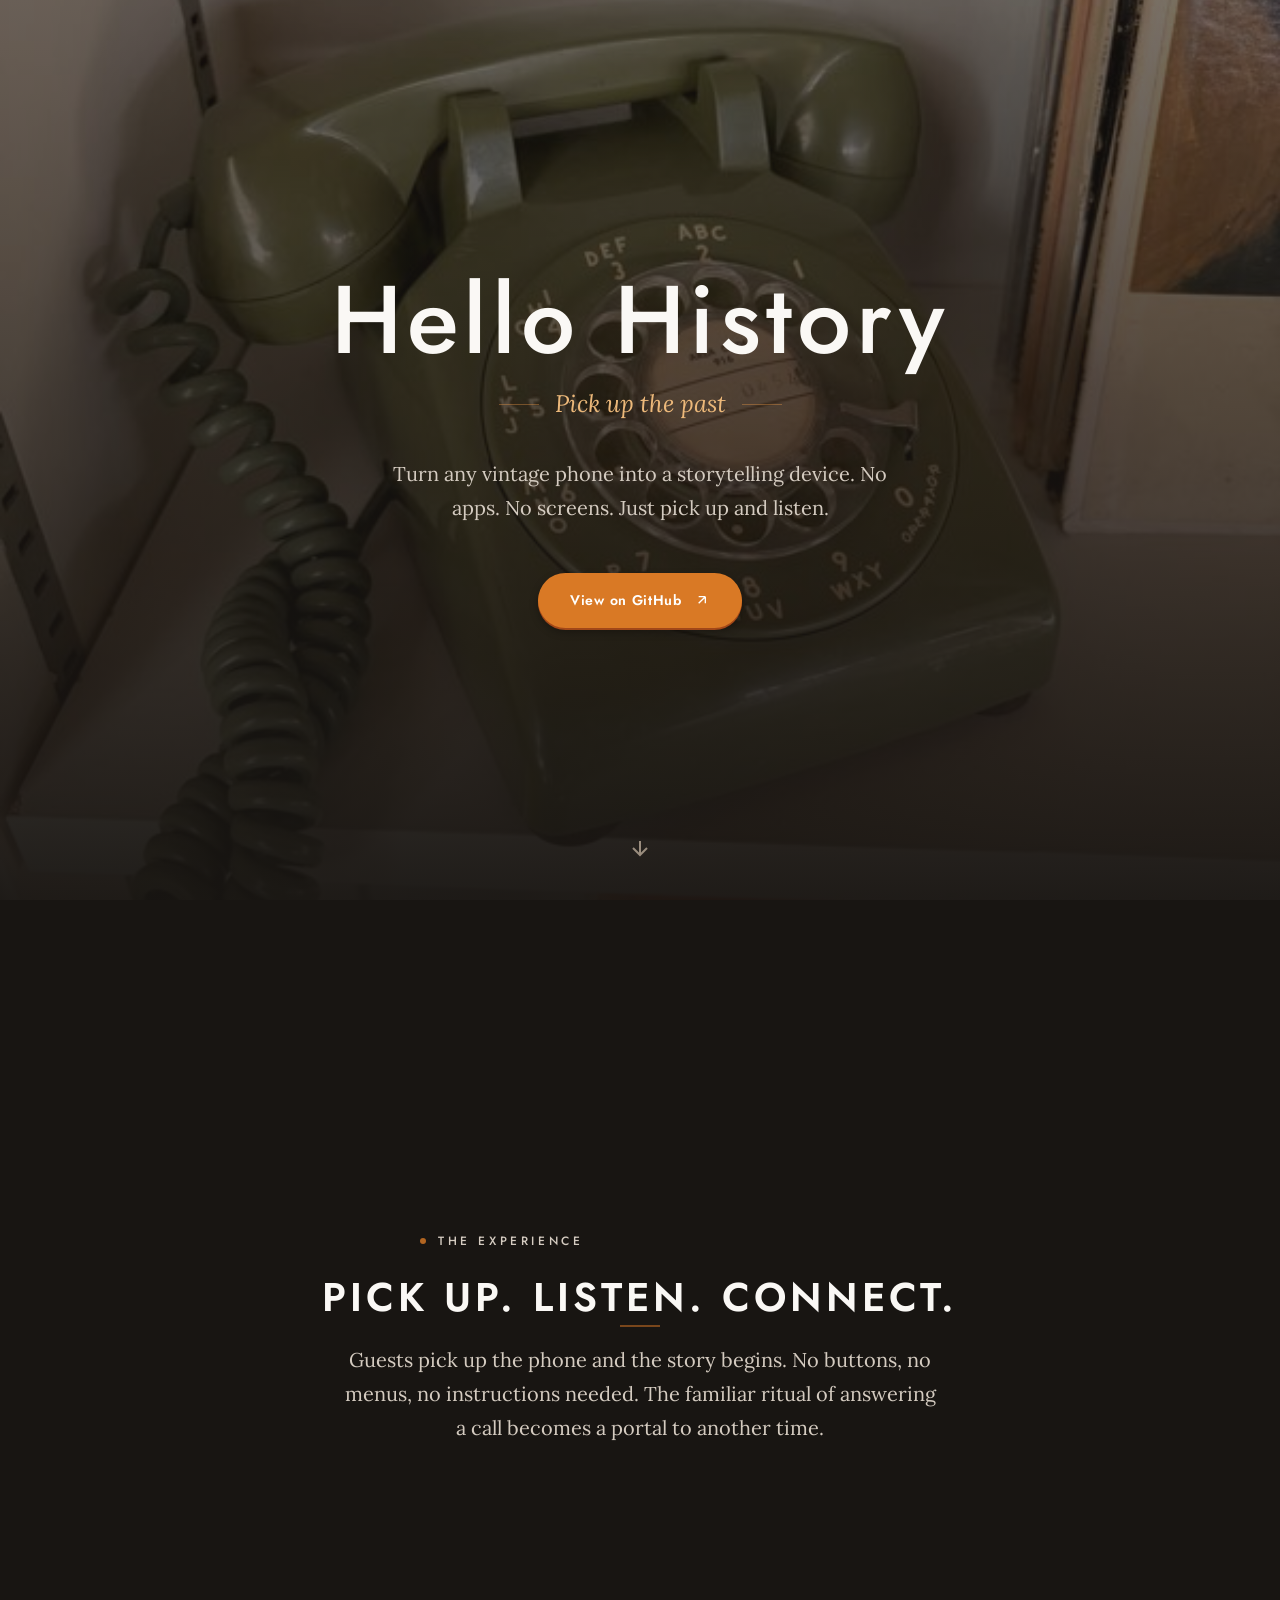
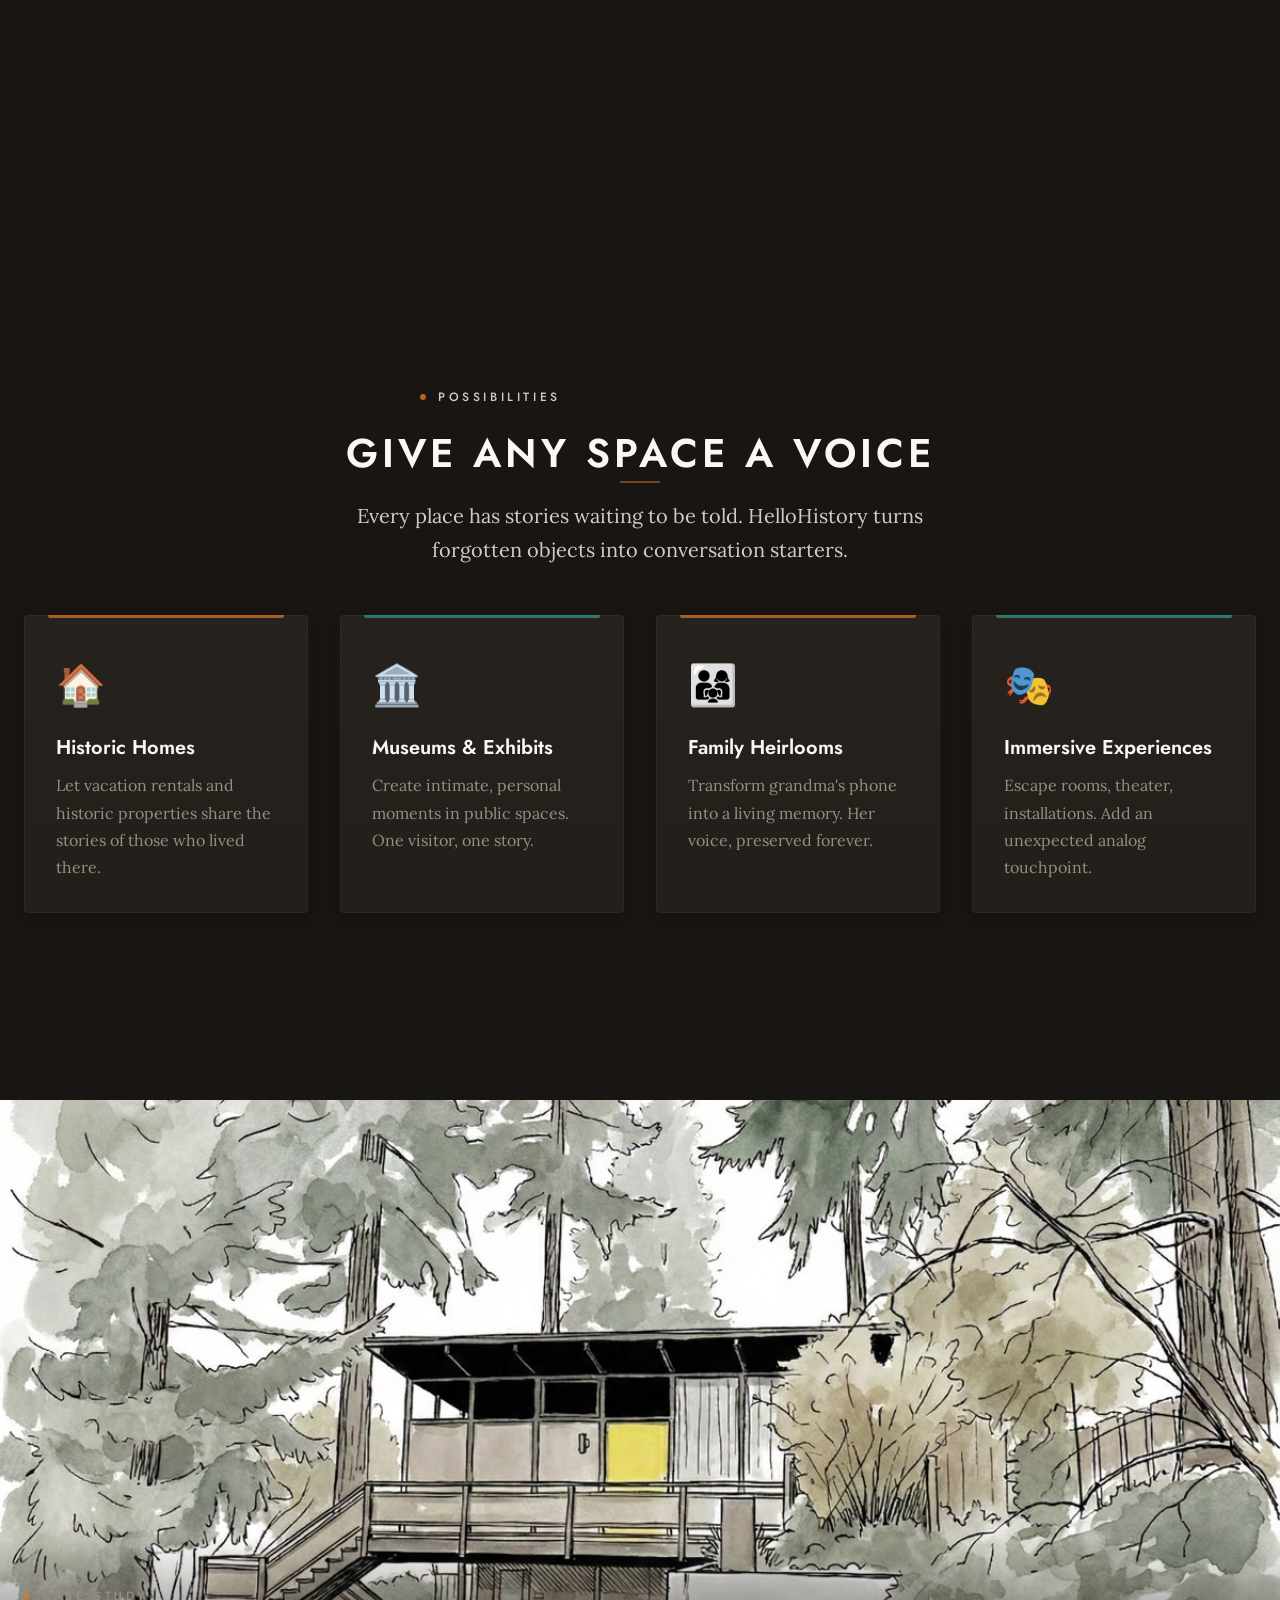
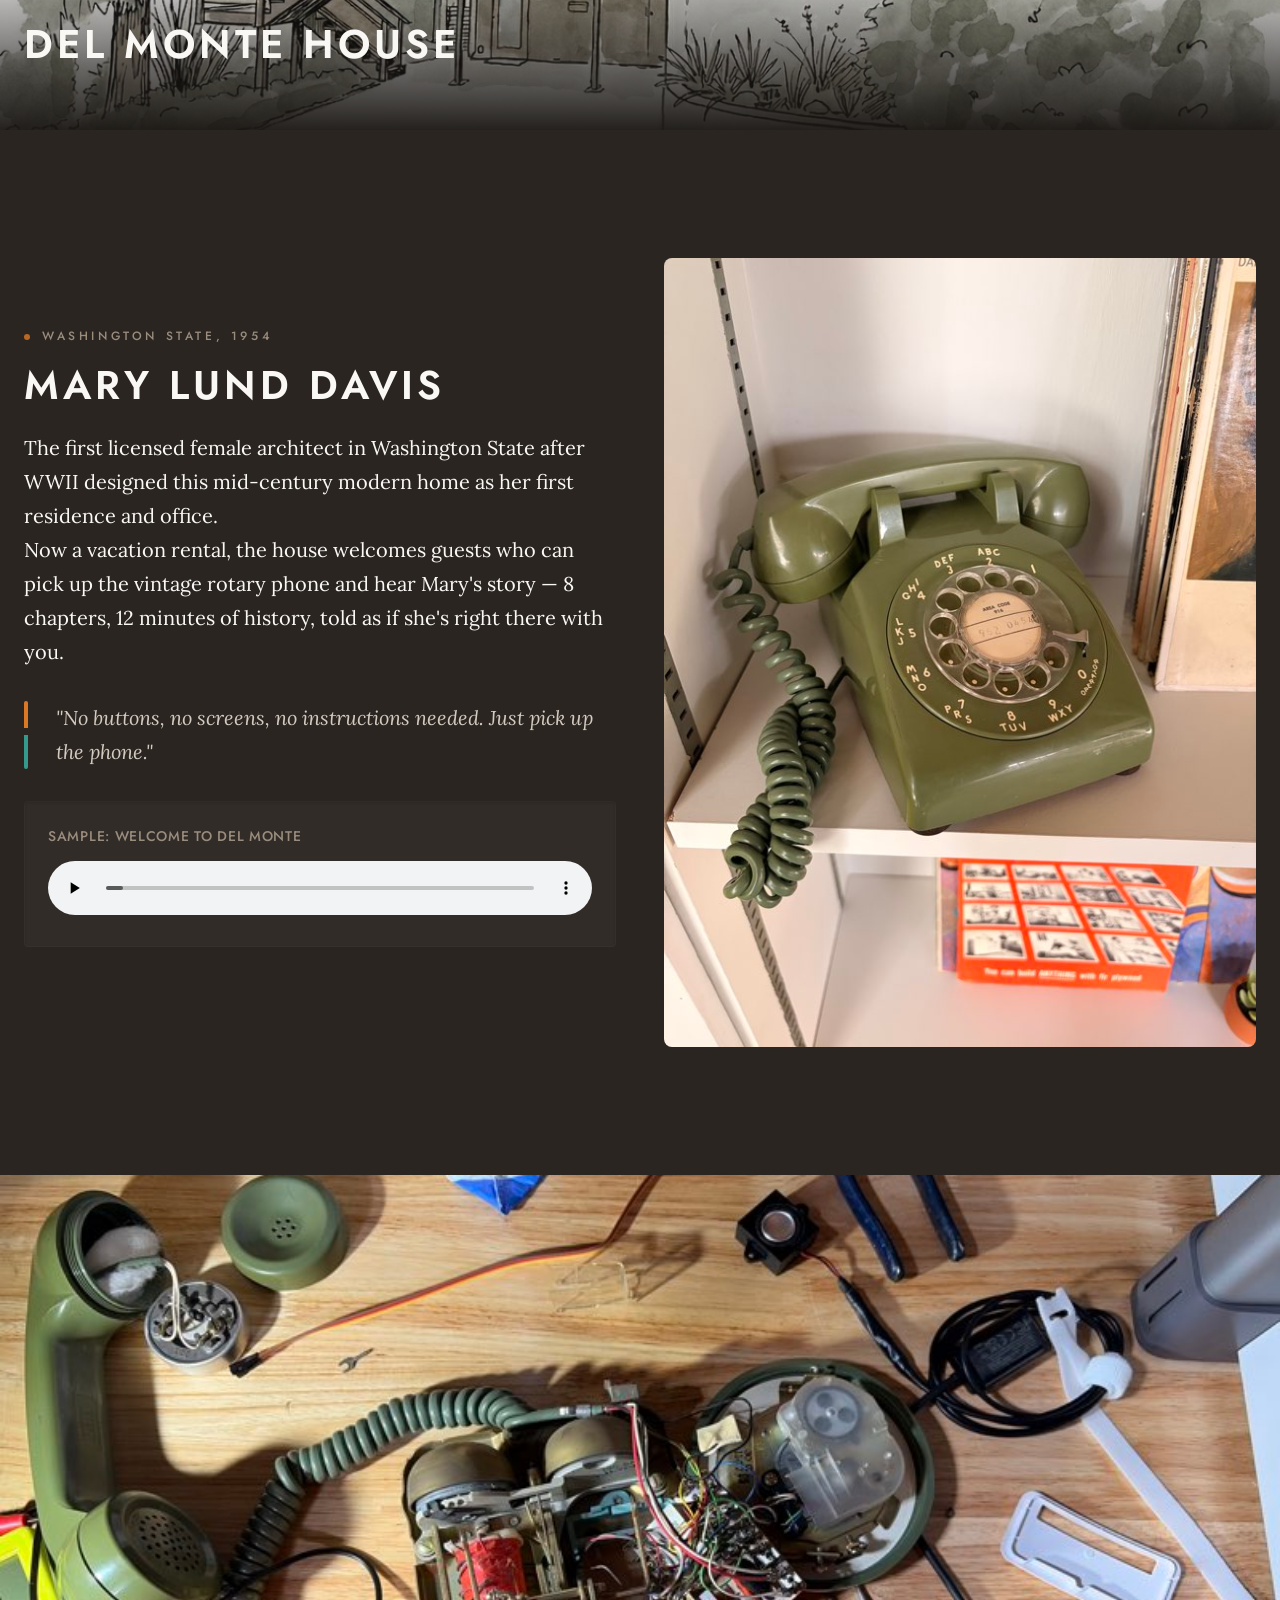
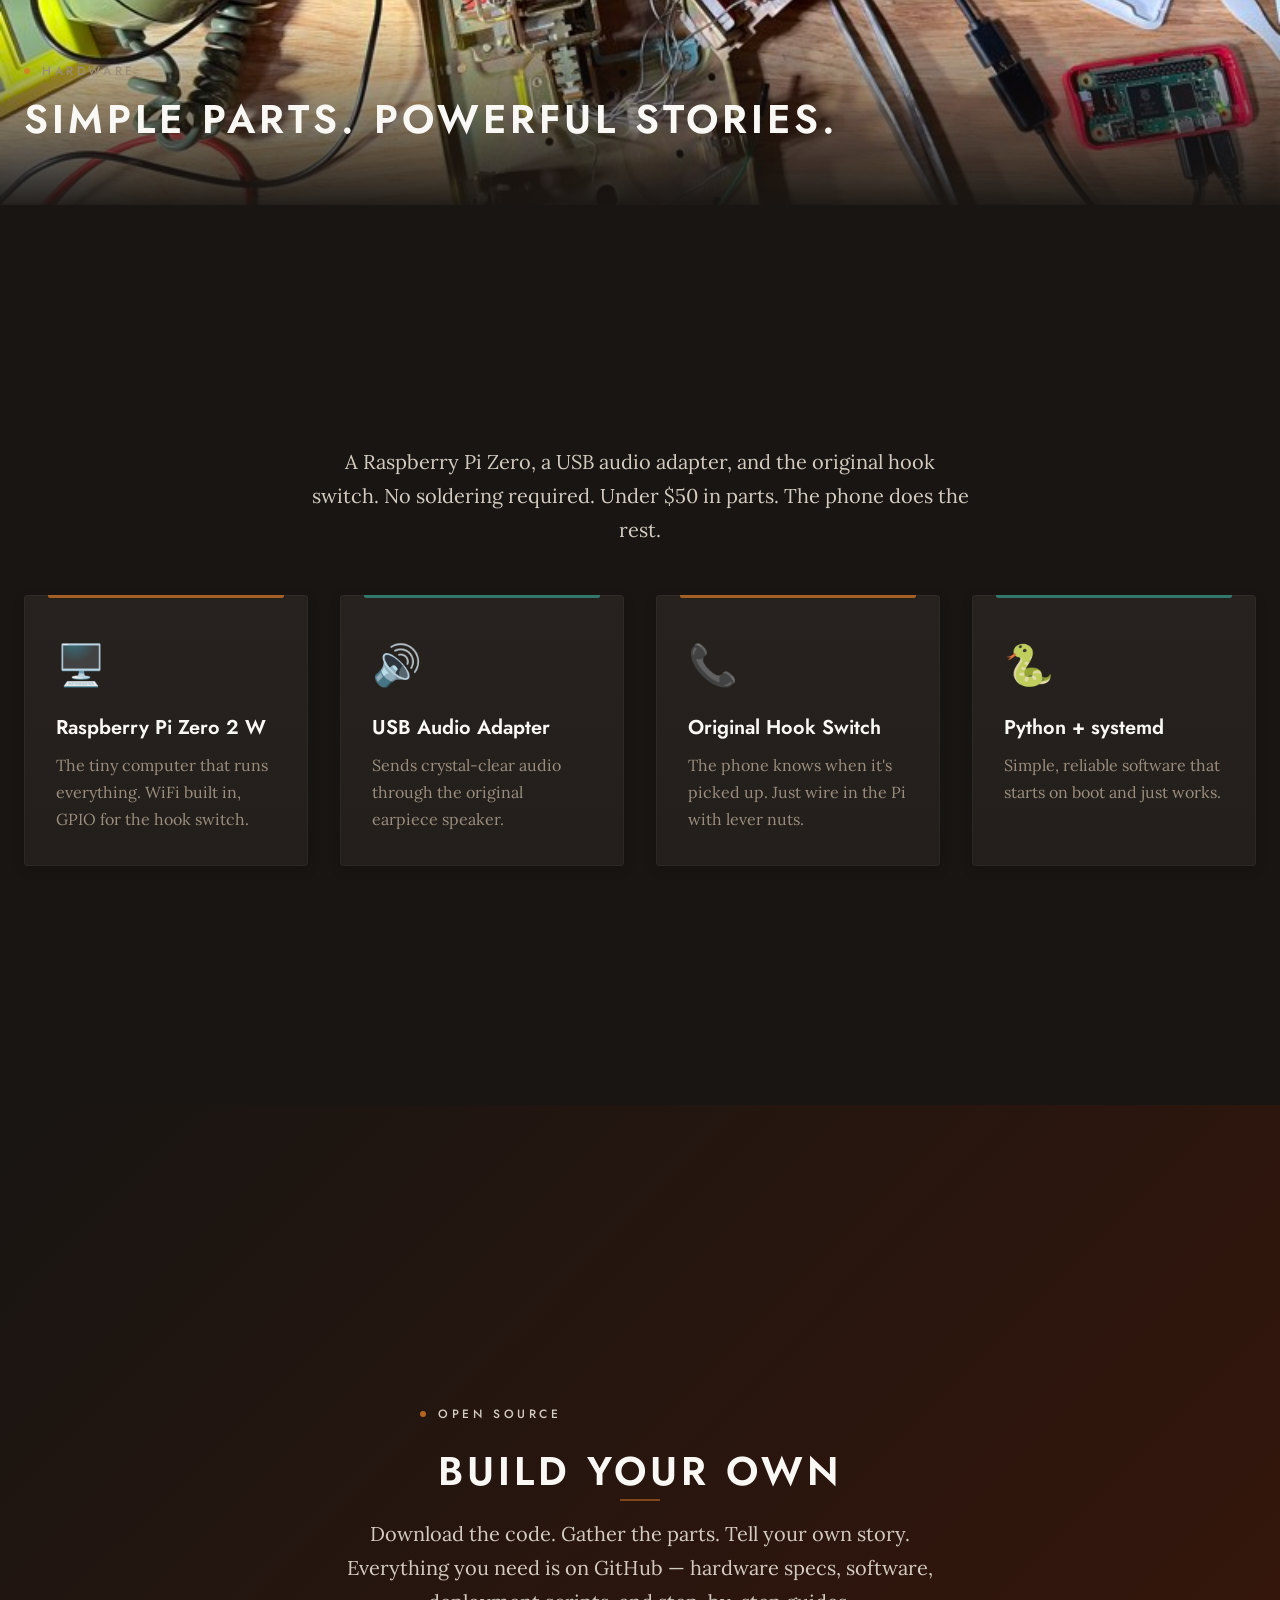
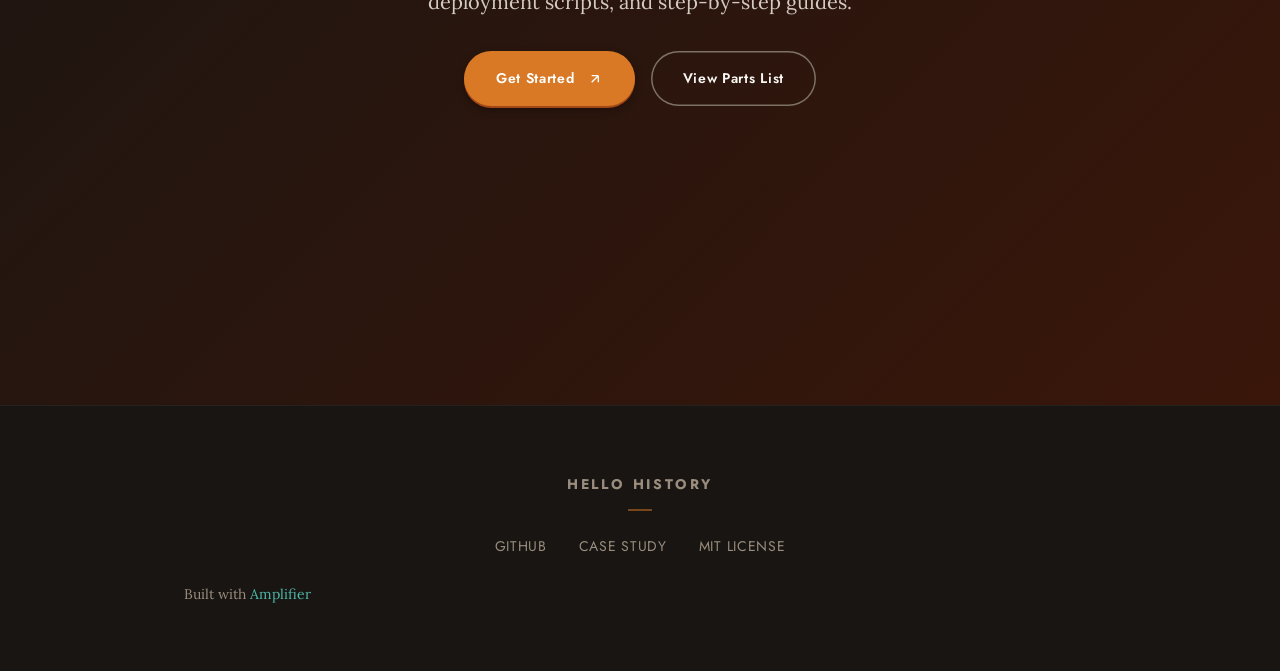
==== docs/index.html @ 8727f7f6 "fix: Flatten docs/ structure for GitHub Pages" ====
<!DOCTYPE html>
<html lang="en">
<head>
  <meta charset="UTF-8">
  <meta name="viewport" content="width=device-width, initial-scale=1.0">
  <title>Hello History — Pick Up the Past</title>
  <meta name="description" content="Turn any vintage phone into a storytelling device. Open-source hardware and software for immersive audio experiences.">
  
  <!-- Favicon -->
  <link rel="icon" href="data:image/svg+xml,<svg xmlns='http://www.w3.org/2000/svg' viewBox='0 0 100 100'><text y='.9em' font-size='90'>📞</text></svg>">
  
  <!-- Open Graph -->
  <meta property="og:title" content="Hello History — Pick Up the Past">
  <meta property="og:description" content="Turn any vintage phone into a storytelling device.">
  <meta property="og:type" content="website">
  
  <!-- Styles -->
  <link rel="stylesheet" href="assets/css/style.css">
</head>
<body>

  <!-- ====================================================================
       HERO SECTION
       ==================================================================== -->
  <section class="hero">
    <div class="hero__video-container">
      <video 
        class="hero__video" 
        autoplay 
        loop 
        muted 
        playsinline
        poster="assets/images/rotary-phone-assembled-shelf.jpg"
      >
        <source src="assets/video/hh-demo.mp4" type="video/mp4">
      </video>
      <div class="hero__overlay"></div>
    </div>
    
    <div class="hero__content">
      <h1 class="hero__title">Hello History</h1>
      <p class="hero__tagline">Pick up the past</p>
      <p class="hero__description">
        Turn any vintage phone into a storytelling device.
        No apps. No screens. Just pick up and listen.
      </p>
      <a href="https://github.com/anderlpz/HelloHistory" class="btn btn--primary">
        View on GitHub
        <svg width="16" height="16" viewBox="0 0 24 24" fill="none" stroke="currentColor" stroke-width="2">
          <path d="M7 17L17 7M17 7H7M17 7V17"/>
        </svg>
      </a>
    </div>
    
    <div class="hero__scroll-hint">
      <svg viewBox="0 0 24 24" fill="none" stroke="currentColor" stroke-width="2">
        <path d="M12 5v14M19 12l-7 7-7-7"/>
      </svg>
    </div>
  </section>

  <!-- ====================================================================
       THE CONCEPT
       ==================================================================== -->
  <section id="concept">
    <div class="section-content fade-in">
      <p class="eyebrow">The Experience</p>
      <h2>Pick Up. Listen. Connect.</h2>
      <p class="lead">
        Guests pick up the phone and the story begins. No buttons, no menus, 
        no instructions needed. The familiar ritual of answering a call 
        becomes a portal to another time.
      </p>
    </div>
  </section>

  <!-- ====================================================================
       USE CASES
       ==================================================================== -->
  <section id="use-cases">
    <div class="container">
      <div class="section-content fade-in">
        <p class="eyebrow">Possibilities</p>
        <h2>Give Any Space a Voice</h2>
        <p>
          Every place has stories waiting to be told. HelloHistory turns 
          forgotten objects into conversation starters.
        </p>
      </div>
      
      <div class="feature-grid fade-in">
        <div class="feature-card">
          <div class="feature-card__icon">🏠</div>
          <h3>Historic Homes</h3>
          <p>Let vacation rentals and historic properties share the stories of those who lived there.</p>
        </div>
        
        <div class="feature-card">
          <div class="feature-card__icon">🏛️</div>
          <h3>Museums & Exhibits</h3>
          <p>Create intimate, personal moments in public spaces. One visitor, one story.</p>
        </div>
        
        <div class="feature-card">
          <div class="feature-card__icon">👨‍👩‍👧</div>
          <h3>Family Heirlooms</h3>
          <p>Transform grandma's phone into a living memory. Her voice, preserved forever.</p>
        </div>
        
        <div class="feature-card">
          <div class="feature-card__icon">🎭</div>
          <h3>Immersive Experiences</h3>
          <p>Escape rooms, theater, installations. Add an unexpected analog touchpoint.</p>
        </div>
      </div>
    </div>
  </section>

  <!-- ====================================================================
       CASE STUDY: DEL MONTE
       ==================================================================== -->
  <section class="media-section">
    <img 
      class="media-section__image" 
      src="assets/images/midcentury-house-exterior-watercolor.jpg" 
      alt="Del Monte House - watercolor illustration"
    >
    <div class="media-section__caption fade-in">
      <p class="eyebrow">Case Study</p>
      <h2>Del Monte House</h2>
    </div>
  </section>

  <section id="case-study" class="case-study">
    <div class="container">
      <div class="case-study__grid">
        <div class="case-study__content fade-in">
          <p class="eyebrow">Washington State, 1954</p>
          <h2>Mary Lund Davis</h2>
          <p>
            The first licensed female architect in Washington State after WWII 
            designed this mid-century modern home as her first residence and office.
          </p>
          <p>
            Now a vacation rental, the house welcomes guests who can pick up the 
            vintage rotary phone and hear Mary's story — 8 chapters, 12 minutes 
            of history, told as if she's right there with you.
          </p>
          
          <blockquote class="case-study__quote">
            "No buttons, no screens, no instructions needed. Just pick up the phone."
          </blockquote>
          
          <div class="audio-player">
            <p class="audio-player__title">Sample: Welcome to Del Monte</p>
            <audio controls preload="metadata">
              <source src="assets/audio/01_welcome.mp3" type="audio/mpeg">
              Your browser does not support the audio element.
            </audio>
          </div>
        </div>
        
        <div class="case-study__image fade-in">
          <img 
            src="assets/images/rotary-phone-assembled-shelf.jpg" 
            alt="HelloHistory rotary phone installed on a shelf"
          >
        </div>
      </div>
    </div>
  </section>

  <!-- ====================================================================
       INSIDE THE PHONE
       ==================================================================== -->
  <section class="media-section">
    <img 
      class="media-section__image" 
      src="assets/images/rotary-phone-disassembled-workbench.jpg" 
      alt="HelloHistory rotary phone disassembled on a workbench"
    >
    <div class="media-section__caption fade-in">
      <p class="eyebrow">Hardware</p>
      <h2>Simple Parts. Powerful Stories.</h2>
    </div>
  </section>

  <section id="hardware">
    <div class="container">
      <div class="section-content fade-in">
        <p>
          A Raspberry Pi Zero, a USB audio adapter, and the original hook switch. 
          No soldering required. Under $50 in parts. The phone does the rest.
        </p>
      </div>
      
      <div class="feature-grid fade-in">
        <div class="feature-card">
          <div class="feature-card__icon">🖥️</div>
          <h3>Raspberry Pi Zero 2 W</h3>
          <p>The tiny computer that runs everything. WiFi built in, GPIO for the hook switch.</p>
        </div>
        
        <div class="feature-card">
          <div class="feature-card__icon">🔊</div>
          <h3>USB Audio Adapter</h3>
          <p>Sends crystal-clear audio through the original earpiece speaker.</p>
        </div>
        
        <div class="feature-card">
          <div class="feature-card__icon">📞</div>
          <h3>Original Hook Switch</h3>
          <p>The phone knows when it's picked up. Just wire in the Pi with lever nuts.</p>
        </div>
        
        <div class="feature-card">
          <div class="feature-card__icon">🐍</div>
          <h3>Python + systemd</h3>
          <p>Simple, reliable software that starts on boot and just works.</p>
        </div>
      </div>
    </div>
  </section>

  <!-- ====================================================================
       BUILD YOUR OWN
       ==================================================================== -->
  <section id="cta" class="cta-section">
    <div class="section-content fade-in">
      <p class="eyebrow">Open Source</p>
      <h2>Build Your Own</h2>
      <p class="lead">
        Download the code. Gather the parts. Tell your own story.
        Everything you need is on GitHub — hardware specs, software, 
        deployment scripts, and step-by-step guides.
      </p>
      <div style="display: flex; gap: var(--space-4); justify-content: center; flex-wrap: wrap; margin-top: var(--space-8);">
        <a href="https://github.com/anderlpz/HelloHistory" class="btn btn--primary">
          Get Started
          <svg width="16" height="16" viewBox="0 0 24 24" fill="none" stroke="currentColor" stroke-width="2">
            <path d="M7 17L17 7M17 7H7M17 7V17"/>
          </svg>
        </a>
        <a href="https://github.com/anderlpz/HelloHistory/blob/main/hardware/SHOPPING_LIST.md" class="btn btn--outline">
          View Parts List
        </a>
      </div>
    </div>
  </section>

  <!-- ====================================================================
       FOOTER
       ==================================================================== -->
  <footer class="footer">
    <p class="footer__logo">Hello History</p>
    <div class="footer__links">
      <a href="https://github.com/anderlpz/HelloHistory">GitHub</a>
      <a href="https://github.com/anderlpz/HelloHistory/blob/main/docs/CASE_STUDY.md">Case Study</a>
      <a href="https://github.com/anderlpz/HelloHistory/blob/main/LICENSE">MIT License</a>
    </div>
    <p class="footer__credit">
      Built with <a href="https://github.com/microsoft/amplifier">Amplifier</a>
    </p>
  </footer>

  <!-- ====================================================================
       SCROLL ANIMATION SCRIPT
       ==================================================================== -->
  <script>
    // Intersection Observer for fade-in animations
    const observer = new IntersectionObserver((entries) => {
      entries.forEach(entry => {
        if (entry.isIntersecting) {
          entry.target.classList.add('visible');
        }
      });
    }, {
      threshold: 0.1,
      rootMargin: '0px 0px -50px 0px'
    });

    // Observe all fade-in elements
    document.querySelectorAll('.fade-in').forEach(el => {
      observer.observe(el);
    });

    // Smooth scroll for anchor links
    document.querySelectorAll('a[href^="#"]').forEach(anchor => {
      anchor.addEventListener('click', function (e) {
        e.preventDefault();
        const target = document.querySelector(this.getAttribute('href'));
        if (target) {
          target.scrollIntoView({ behavior: 'smooth' });
        }
      });
    });
  </script>

</body>
</html>
---- docs/assets/css/style.css ----
/**
 * HelloHistory Design System
 * "Pick Up the Past"
 * 
 * A vintage rotary phone transformed into a storytelling device.
 */

/* ==========================================================================
   Google Fonts - Mid-Century Modern: Jost + Lora
   The Bell Telephone aesthetic: optimistic geometric + warm storytelling
   ========================================================================== */
@import url('https://fonts.googleapis.com/css2?family=Jost:wght@400;500;600;700&family=Lora:ital,wght@0,400;0,500;0,600;1,400;1,500&display=swap');

/* ==========================================================================
   Design Tokens
   ========================================================================== */
:root {
  /* -------------------------------------------------------------------------
     Colors - Bakelite Amber + Mid-Century Teal
     ------------------------------------------------------------------------- */
  
  /* Primary - Bakelite Amber */
  --color-primary-50:  #FDF6EE;
  --color-primary-100: #FAECD9;
  --color-primary-200: #F4D4AD;
  --color-primary-300: #ECB87A;
  --color-primary-400: #E39545;
  --color-primary-500: #D97925;
  --color-primary-600: #C45F1A;
  --color-primary-700: #A24718;
  --color-primary-800: #83391B;
  --color-primary-900: #6B3019;
  --color-primary-950: #3A160A;

  /* Secondary - Mid-Century Teal */
  --color-secondary-50:  #EFFAF7;
  --color-secondary-100: #D7F3ED;
  --color-secondary-200: #B3E6DC;
  --color-secondary-300: #80D2C5;
  --color-secondary-400: #4FB8A9;
  --color-secondary-500: #359A8C;
  --color-secondary-600: #297B71;
  --color-secondary-700: #25635C;
  --color-secondary-800: #224F4A;
  --color-secondary-900: #1F433F;
  --color-secondary-950: #0D2725;

  /* Neutrals - Warm Sepia */
  --color-neutral-0:   #FFFFFE;
  --color-neutral-50:  #FAF8F5;
  --color-neutral-100: #F3EFE9;
  --color-neutral-200: #E8E2D9;
  --color-neutral-300: #D4CBC0;
  --color-neutral-400: #B8AC9E;
  --color-neutral-500: #9A8D7E;
  --color-neutral-600: #7D7065;
  --color-neutral-700: #5E544A;
  --color-neutral-800: #433C35;
  --color-neutral-900: #2A2521;
  --color-neutral-950: #181512;

  /* Semantic Aliases */
  --color-bg-page:       var(--color-neutral-950);
  --color-bg-surface:    var(--color-neutral-900);
  --color-text-primary:  var(--color-neutral-50);
  --color-text-secondary: var(--color-neutral-300);
  --color-text-muted:    var(--color-neutral-500);
  --color-accent:        var(--color-primary-500);
  --color-accent-hover:  var(--color-primary-400);

  /* -------------------------------------------------------------------------
     Typography - Jost + Lora (Mid-Century Bell Telephone)
     ------------------------------------------------------------------------- */
  --font-display: 'Jost', system-ui, sans-serif;
  --font-body: 'Lora', Georgia, serif;
  
  /* Type Scale */
  --text-xs: 0.75rem;
  --text-sm: 0.875rem;
  --text-base: 1rem;
  --text-lg: 1.25rem;
  --text-xl: 1.5rem;
  --text-2xl: 2rem;
  --text-3xl: 2.5rem;
  --text-4xl: 3rem;
  --text-5xl: 4rem;
  --text-6xl: 5rem;
  
  /* Fluid Scale */
  --fluid-hero: clamp(3rem, 12vw, 6rem);
  --fluid-h1: clamp(2.5rem, 8vw, 4rem);
  --fluid-h2: clamp(1.5rem, 5vw, 2.5rem);
  --fluid-body: clamp(1rem, 2.5vw, 1.25rem);
  
  /* Letter Spacing */
  --tracking-tight: -0.01em;
  --tracking-normal: 0;
  --tracking-wide: 0.05em;
  --tracking-wider: 0.1em;
  --tracking-widest: 0.2em;
  --tracking-mega: 0.3em;
  
  /* Line Heights */
  --leading-none: 1;
  --leading-tight: 1.1;
  --leading-snug: 1.25;
  --leading-normal: 1.5;
  --leading-relaxed: 1.7;

  /* -------------------------------------------------------------------------
     Spacing
     ------------------------------------------------------------------------- */
  --space-1: 0.25rem;
  --space-2: 0.5rem;
  --space-3: 0.75rem;
  --space-4: 1rem;
  --space-6: 1.5rem;
  --space-8: 2rem;
  --space-12: 3rem;
  --space-16: 4rem;
  --space-24: 6rem;
  --space-32: 8rem;
  --space-48: 12rem;
  
  /* Section Spacing */
  --section-padding: clamp(4rem, 15vh, 8rem);
  
  /* -------------------------------------------------------------------------
     Animation
     ------------------------------------------------------------------------- */
  --ease-out: cubic-bezier(0.16, 1, 0.3, 1);
  --ease-in-out: cubic-bezier(0.65, 0, 0.35, 1);
  --duration-fast: 200ms;
  --duration-normal: 400ms;
  --duration-slow: 800ms;
  --duration-slower: 1200ms;
}

/* ==========================================================================
   Reset & Base
   ========================================================================== */
*, *::before, *::after {
  box-sizing: border-box;
  margin: 0;
  padding: 0;
}

html {
  scroll-behavior: smooth;
  -webkit-font-smoothing: antialiased;
  -moz-osx-font-smoothing: grayscale;
}

body {
  font-family: var(--font-body);
  font-size: var(--text-base);
  line-height: var(--leading-relaxed);
  color: var(--color-text-primary);
  background-color: var(--color-bg-page);
  overflow-x: hidden;
}

img, video {
  display: block;
  max-width: 100%;
  height: auto;
}

a {
  color: var(--color-accent);
  text-decoration: none;
  transition: color var(--duration-fast) var(--ease-out);
}

a:hover {
  color: var(--color-accent-hover);
}

/* ==========================================================================
   Typography - Mid-Century Modern
   ========================================================================== */

/* Main title - NOT uppercase, elegant mixed case */
h1 {
  font-family: var(--font-display);
  font-size: var(--fluid-hero);
  font-weight: 600;
  letter-spacing: var(--tracking-wide);
  line-height: var(--leading-none);
}

/* Section headers - uppercase for structure */
h2, .display {
  font-family: var(--font-display);
  font-weight: 600;
  text-transform: uppercase;
  letter-spacing: var(--tracking-wider);
  line-height: var(--leading-tight);
  font-size: var(--fluid-h2);
  margin-bottom: var(--space-6);
}

h3 {
  font-family: var(--font-display);
  font-size: var(--text-xl);
  font-weight: 600;
  letter-spacing: var(--tracking-normal);
  line-height: var(--leading-snug);
}

p {
  font-size: var(--fluid-body);
  line-height: var(--leading-relaxed);
  max-width: 55ch;
}

.eyebrow {
  font-family: var(--font-display);
  font-size: var(--text-xs);
  font-weight: 500;
  text-transform: uppercase;
  letter-spacing: var(--tracking-mega);
  color: var(--color-text-muted);
  margin-bottom: var(--space-4);
}

.tagline {
  font-family: var(--font-display);
  font-size: var(--fluid-body);
  font-weight: 500;
  text-transform: uppercase;
  letter-spacing: var(--tracking-mega);
  color: var(--color-text-secondary);
}

.lead {
  font-size: var(--text-lg);
  color: var(--color-text-secondary);
  max-width: 50ch;
}

/* ==========================================================================
   Layout
   ========================================================================== */
.container {
  width: 100%;
  max-width: 1400px;
  margin: 0 auto;
  padding: 0 var(--space-6);
}

.container--narrow {
  max-width: 900px;
}

section {
  min-height: 100vh;
  display: flex;
  flex-direction: column;
  justify-content: center;
  padding: var(--section-padding) 0;
  position: relative;
}

section.auto-height {
  min-height: auto;
}

/* ==========================================================================
   Hero Section
   ========================================================================== */
.hero {
  min-height: 100vh;
  display: flex;
  flex-direction: column;
  justify-content: center;
  align-items: center;
  text-align: center;
  position: relative;
  overflow: hidden;
}

.hero__video-container {
  position: absolute;
  inset: 0;
  z-index: 0;
}

.hero__video {
  width: 100%;
  height: 100%;
  object-fit: cover;
  opacity: 0.6;
}

.hero__overlay {
  position: absolute;
  inset: 0;
  background: linear-gradient(
    to bottom,
    rgba(24, 21, 18, 0.3) 0%,
    rgba(24, 21, 18, 0.6) 50%,
    rgba(24, 21, 18, 0.95) 100%
  );
  z-index: 1;
}

.hero__content {
  position: relative;
  z-index: 2;
  padding: var(--space-8);
}

.hero__title {
  font-size: var(--fluid-hero);
  font-weight: 500;
  letter-spacing: var(--tracking-wide);
  margin-bottom: var(--space-4);
  color: var(--color-neutral-50);
}

.hero__title em {
  font-style: normal;
  color: var(--color-primary-400);
}

.hero__tagline {
  font-family: var(--font-body);
  font-size: clamp(1.125rem, 3vw, 1.5rem);
  font-weight: 400;
  font-style: italic;
  letter-spacing: var(--tracking-normal);
  color: var(--color-primary-300);
  margin-bottom: var(--space-8);
}

.hero__description {
  font-size: var(--fluid-body);
  color: var(--color-text-secondary);
  max-width: 45ch;
  margin: 0 auto var(--space-12);
}

.hero__scroll-hint {
  position: absolute;
  bottom: var(--space-8);
  left: 50%;
  transform: translateX(-50%);
  z-index: 2;
  animation: bounce 2s infinite;
}

.hero__scroll-hint svg {
  width: 24px;
  height: 24px;
  stroke: var(--color-text-muted);
}

@keyframes bounce {
  0%, 100% { transform: translateX(-50%) translateY(0); }
  50% { transform: translateX(-50%) translateY(10px); }
}

/* ==========================================================================
   Content Sections
   ========================================================================== */
.section-content {
  text-align: center;
  max-width: 800px;
  margin: 0 auto;
  padding: 0 var(--space-6);
}

.section-content h2 {
  color: var(--color-text-primary);
}

.section-content p {
  color: var(--color-text-secondary);
  margin: 0 auto var(--space-6);
}

/* ==========================================================================
   Feature Grid
   ========================================================================== */
.feature-grid {
  display: grid;
  grid-template-columns: repeat(auto-fit, minmax(280px, 1fr));
  gap: var(--space-8);
  margin-top: var(--space-12);
}

/* ==========================================================================
   Feature Cards - Mid-Century Modern Style
   
   Period-appropriate details:
   - Top accent bar (common in MCM furniture and architecture)
   - Subtle asymmetry via the accent placement
   - Warm, slightly transparent backgrounds
   - Refined corners (not too rounded, not too sharp)
   - Gentle shadow suggesting depth without heavy effects
   ========================================================================== */
.feature-card {
  text-align: left;
  padding: var(--space-8);
  padding-top: calc(var(--space-8) + 4px); /* Account for accent bar */
  background: linear-gradient(
    180deg,
    rgba(42, 37, 33, 0.8) 0%,
    rgba(42, 37, 33, 0.6) 100%
  );
  border-radius: 4px;
  position: relative;
  /* Subtle inset border - feels crafted */
  box-shadow: 
    inset 0 0 0 1px rgba(255, 255, 255, 0.04),
    0 4px 12px rgba(0, 0, 0, 0.15);
  transition: transform var(--duration-normal) var(--ease-out),
              box-shadow var(--duration-normal) var(--ease-out);
}

/* Top accent bar - signature MCM detail */
.feature-card::before {
  content: '';
  position: absolute;
  top: 0;
  left: var(--space-6);
  right: var(--space-6);
  height: 3px;
  background: var(--color-primary-500);
  border-radius: 0 0 2px 2px;
  opacity: 0.7;
  transition: opacity var(--duration-normal) var(--ease-out);
}

.feature-card:hover {
  transform: translateY(-2px);
  box-shadow: 
    inset 0 0 0 1px rgba(255, 255, 255, 0.06),
    0 8px 24px rgba(0, 0, 0, 0.2);
}

.feature-card:hover::before {
  opacity: 1;
}

/* Alternate accent colors for visual rhythm */
.feature-card:nth-child(2)::before,
.feature-card:nth-child(4)::before {
  background: var(--color-secondary-500);
}

.feature-card__icon {
  font-size: var(--text-3xl);
  margin-bottom: var(--space-4);
  /* Subtle filter to blend emojis with the palette */
  filter: saturate(0.85);
}

.feature-card h3 {
  font-size: var(--text-lg);
  margin-bottom: var(--space-3);
  color: var(--color-text-primary);
}

.feature-card p {
  font-size: var(--text-base);
  color: var(--color-text-muted);
  line-height: var(--leading-relaxed);
}

/* ==========================================================================
   Media Section (Full-width image/video)
   ========================================================================== */
.media-section {
  position: relative;
  padding: 0;
  min-height: 70vh;
}

.media-section__image,
.media-section__video {
  width: 100%;
  height: 70vh;
  object-fit: cover;
}

.media-section__caption {
  position: absolute;
  bottom: 0;
  left: 0;
  right: 0;
  padding: var(--space-12) var(--space-6);
  background: linear-gradient(
    to top,
    rgba(24, 21, 18, 0.95) 0%,
    transparent 100%
  );
}

.media-section__caption h2 {
  margin-bottom: var(--space-4);
}

/* ==========================================================================
   Case Study Section
   ========================================================================== */
.case-study {
  background: var(--color-bg-surface);
}

.case-study__grid {
  display: grid;
  grid-template-columns: 1fr 1fr;
  gap: var(--space-12);
  align-items: center;
}

@media (max-width: 768px) {
  .case-study__grid {
    grid-template-columns: 1fr;
  }
}

.case-study__image {
  border-radius: 8px;
  overflow: hidden;
}

.case-study__image img {
  width: 100%;
  height: auto;
}

.case-study__content {
  padding: var(--space-8) 0;
}

/* Quote styling moved to Mid-Century Polish Details section */

/* ==========================================================================
   Audio Player
   ========================================================================== */
.audio-player {
  background: rgba(255, 255, 255, 0.05);
  border-radius: 8px;
  padding: var(--space-6);
  margin: var(--space-8) 0;
}

.audio-player__title {
  font-family: var(--font-display);
  font-size: var(--text-sm);
  font-weight: 500;
  text-transform: uppercase;
  letter-spacing: var(--tracking-wide);
  color: var(--color-text-muted);
  margin-bottom: var(--space-3);
}

.audio-player audio {
  width: 100%;
}

/* ==========================================================================
   CTA Section
   ========================================================================== */
.cta-section {
  text-align: center;
  background: linear-gradient(
    135deg,
    var(--color-neutral-950) 0%,
    var(--color-primary-950) 100%
  );
}

/* ==========================================================================
   Buttons - Mid-Century Modern Style
   
   Period-appropriate details:
   - Pill shape (fully rounded) was iconic of the era
   - Subtle dimensionality via box-shadow, not heavy gradients
   - Sentence case feels more refined than all-caps
   - Generous horizontal padding creates elegant proportions
   - Restrained hover states (subtle lift + glow, not dramatic transforms)
   ========================================================================== */
.btn {
  display: inline-flex;
  align-items: center;
  gap: var(--space-3);
  font-family: var(--font-display);
  font-size: var(--text-sm);
  font-weight: 600;
  text-transform: none; /* Sentence case - more refined than uppercase */
  letter-spacing: var(--tracking-wide);
  padding: var(--space-4) var(--space-8);
  border-radius: 100px; /* Pill shape - quintessential MCM */
  transition: all var(--duration-normal) var(--ease-out);
  cursor: pointer;
  border: none;
  position: relative;
}

.btn--primary {
  background: var(--color-primary-500);
  color: var(--color-neutral-0);
  /* Subtle dimensionality - feels tactile like Bakelite */
  box-shadow: 
    0 2px 0 var(--color-primary-700),
    0 4px 8px rgba(0, 0, 0, 0.3);
}

.btn--primary:hover {
  background: var(--color-primary-400);
  color: var(--color-neutral-0);
  transform: translateY(-1px);
  box-shadow: 
    0 3px 0 var(--color-primary-600),
    0 6px 16px rgba(217, 121, 37, 0.25);
}

.btn--primary:active {
  transform: translateY(1px);
  box-shadow: 
    0 1px 0 var(--color-primary-700),
    0 2px 4px rgba(0, 0, 0, 0.3);
}

.btn--outline {
  background: transparent;
  color: var(--color-text-primary);
  /* Refined hairline border */
  box-shadow: inset 0 0 0 1.5px var(--color-neutral-600);
}

.btn--outline:hover {
  color: var(--color-primary-400);
  box-shadow: inset 0 0 0 1.5px var(--color-primary-500);
  background: rgba(217, 121, 37, 0.08);
}

/* ==========================================================================
   Footer
   ========================================================================== */
.footer {
  padding: var(--space-16) 0;
  text-align: center;
  border-top: 1px solid rgba(255, 255, 255, 0.05);
  min-height: auto;
}

.footer__logo {
  font-family: var(--font-display);
  font-size: var(--text-sm);
  font-weight: 700;
  text-transform: uppercase;
  letter-spacing: var(--tracking-widest);
  color: var(--color-text-muted);
  margin-bottom: var(--space-6);
}

.footer__links {
  display: flex;
  justify-content: center;
  gap: var(--space-8);
  margin-bottom: var(--space-6);
}

.footer__links a {
  font-family: var(--font-display);
  font-size: var(--text-sm);
  text-transform: uppercase;
  letter-spacing: var(--tracking-wide);
  color: var(--color-text-muted);
}

.footer__links a:hover {
  color: var(--color-text-primary);
}

.footer__credit {
  font-size: var(--text-sm);
  color: var(--color-text-muted);
}

.footer__credit a {
  color: var(--color-secondary-400);
}

/* ==========================================================================
   Mid-Century Polish Details
   
   Subtle decorative elements that evoke the era without kitsch:
   - Geometric dividers inspired by atomic-age graphics
   - Refined rule styles
   - Subtle texture hints
   ========================================================================== */

/* Decorative divider - subtle starburst/asterisk motif */
.section-divider {
  display: flex;
  align-items: center;
  justify-content: center;
  gap: var(--space-4);
  margin: var(--space-8) 0;
  color: var(--color-neutral-600);
}

.section-divider::before,
.section-divider::after {
  content: '';
  height: 1px;
  width: 60px;
  background: linear-gradient(
    90deg,
    transparent 0%,
    var(--color-neutral-700) 100%
  );
}

.section-divider::after {
  background: linear-gradient(
    90deg,
    var(--color-neutral-700) 0%,
    transparent 100%
  );
}

/* Diamond accent - period-appropriate geometric detail */
.diamond-accent {
  width: 8px;
  height: 8px;
  background: var(--color-primary-500);
  transform: rotate(45deg);
  opacity: 0.6;
}

/* Refined blockquote styling - MCM editorial feel */
.case-study__quote {
  font-size: var(--text-lg);
  font-style: italic;
  color: var(--color-text-secondary);
  /* Geometric accent bar instead of simple border */
  border-left: none;
  padding-left: var(--space-8);
  margin: var(--space-8) 0;
  position: relative;
}

.case-study__quote::before {
  content: '';
  position: absolute;
  left: 0;
  top: 0;
  bottom: 0;
  width: 4px;
  background: linear-gradient(
    180deg,
    var(--color-primary-500) 0%,
    var(--color-primary-500) 40%,
    transparent 40%,
    transparent 50%,
    var(--color-secondary-500) 50%,
    var(--color-secondary-500) 100%
  );
  border-radius: 2px;
}

/* Audio player refinements - more tactile, period feel */
.audio-player {
  background: rgba(255, 255, 255, 0.03);
  border-radius: 4px;
  padding: var(--space-6);
  margin: var(--space-8) 0;
  /* Subtle inset effect - like a control panel */
  box-shadow: 
    inset 0 1px 3px rgba(0, 0, 0, 0.2),
    inset 0 0 0 1px rgba(255, 255, 255, 0.03);
}

/* Eyebrow refinement - add subtle accent dot */
.eyebrow {
  display: flex;
  align-items: center;
  gap: var(--space-3);
}

.eyebrow::before {
  content: '';
  width: 6px;
  height: 6px;
  background: var(--color-primary-500);
  border-radius: 50%;
  opacity: 0.8;
}

/* Hero refinements */
.hero__tagline {
  position: relative;
  display: inline-block;
}

/* Subtle horizontal rules flanking tagline */
.hero__tagline::before,
.hero__tagline::after {
  content: '';
  position: absolute;
  top: 50%;
  width: 40px;
  height: 1px;
  background: var(--color-primary-400);
  opacity: 0.4;
}

.hero__tagline::before {
  right: calc(100% + var(--space-4));
}

.hero__tagline::after {
  left: calc(100% + var(--space-4));
}

/* Footer logo refinement - geometric accent */
.footer__logo {
  position: relative;
  display: inline-block;
}

.footer__logo::after {
  content: '';
  display: block;
  width: 24px;
  height: 2px;
  background: var(--color-primary-500);
  margin: var(--space-3) auto 0;
  opacity: 0.5;
}

/* Section headers - subtle underline accent */
.section-content h2 {
  position: relative;
  display: inline-block;
}

.section-content h2::after {
  content: '';
  position: absolute;
  bottom: -8px;
  left: 50%;
  transform: translateX(-50%);
  width: 40px;
  height: 2px;
  background: var(--color-primary-500);
  opacity: 0.5;
}

/* ==========================================================================
   Scroll Animations
   ========================================================================== */
.fade-in {
  opacity: 0;
  transform: translateY(30px);
  transition: opacity var(--duration-slow) var(--ease-out),
              transform var(--duration-slow) var(--ease-out);
}

.fade-in.visible {
  opacity: 1;
  transform: translateY(0);
}

/* Stagger children */
.stagger-children > * {
  opacity: 0;
  transform: translateY(20px);
  transition: opacity var(--duration-normal) var(--ease-out),
              transform var(--duration-normal) var(--ease-out);
}

.stagger-children.visible > *:nth-child(1) { transition-delay: 0ms; opacity: 1; transform: translateY(0); }
.stagger-children.visible > *:nth-child(2) { transition-delay: 100ms; opacity: 1; transform: translateY(0); }
.stagger-children.visible > *:nth-child(3) { transition-delay: 200ms; opacity: 1; transform: translateY(0); }
.stagger-children.visible > *:nth-child(4) { transition-delay: 300ms; opacity: 1; transform: translateY(0); }
.stagger-children.visible > *:nth-child(5) { transition-delay: 400ms; opacity: 1; transform: translateY(0); }

/* ==========================================================================
   Responsive
   ========================================================================== */
@media (max-width: 640px) {
  :root {
    --section-padding: clamp(3rem, 10vh, 5rem);
  }
  
  .hero__title {
    font-size: clamp(2rem, 15vw, 3.5rem);
  }
  
  .feature-grid {
    grid-template-columns: 1fr;
  }
}
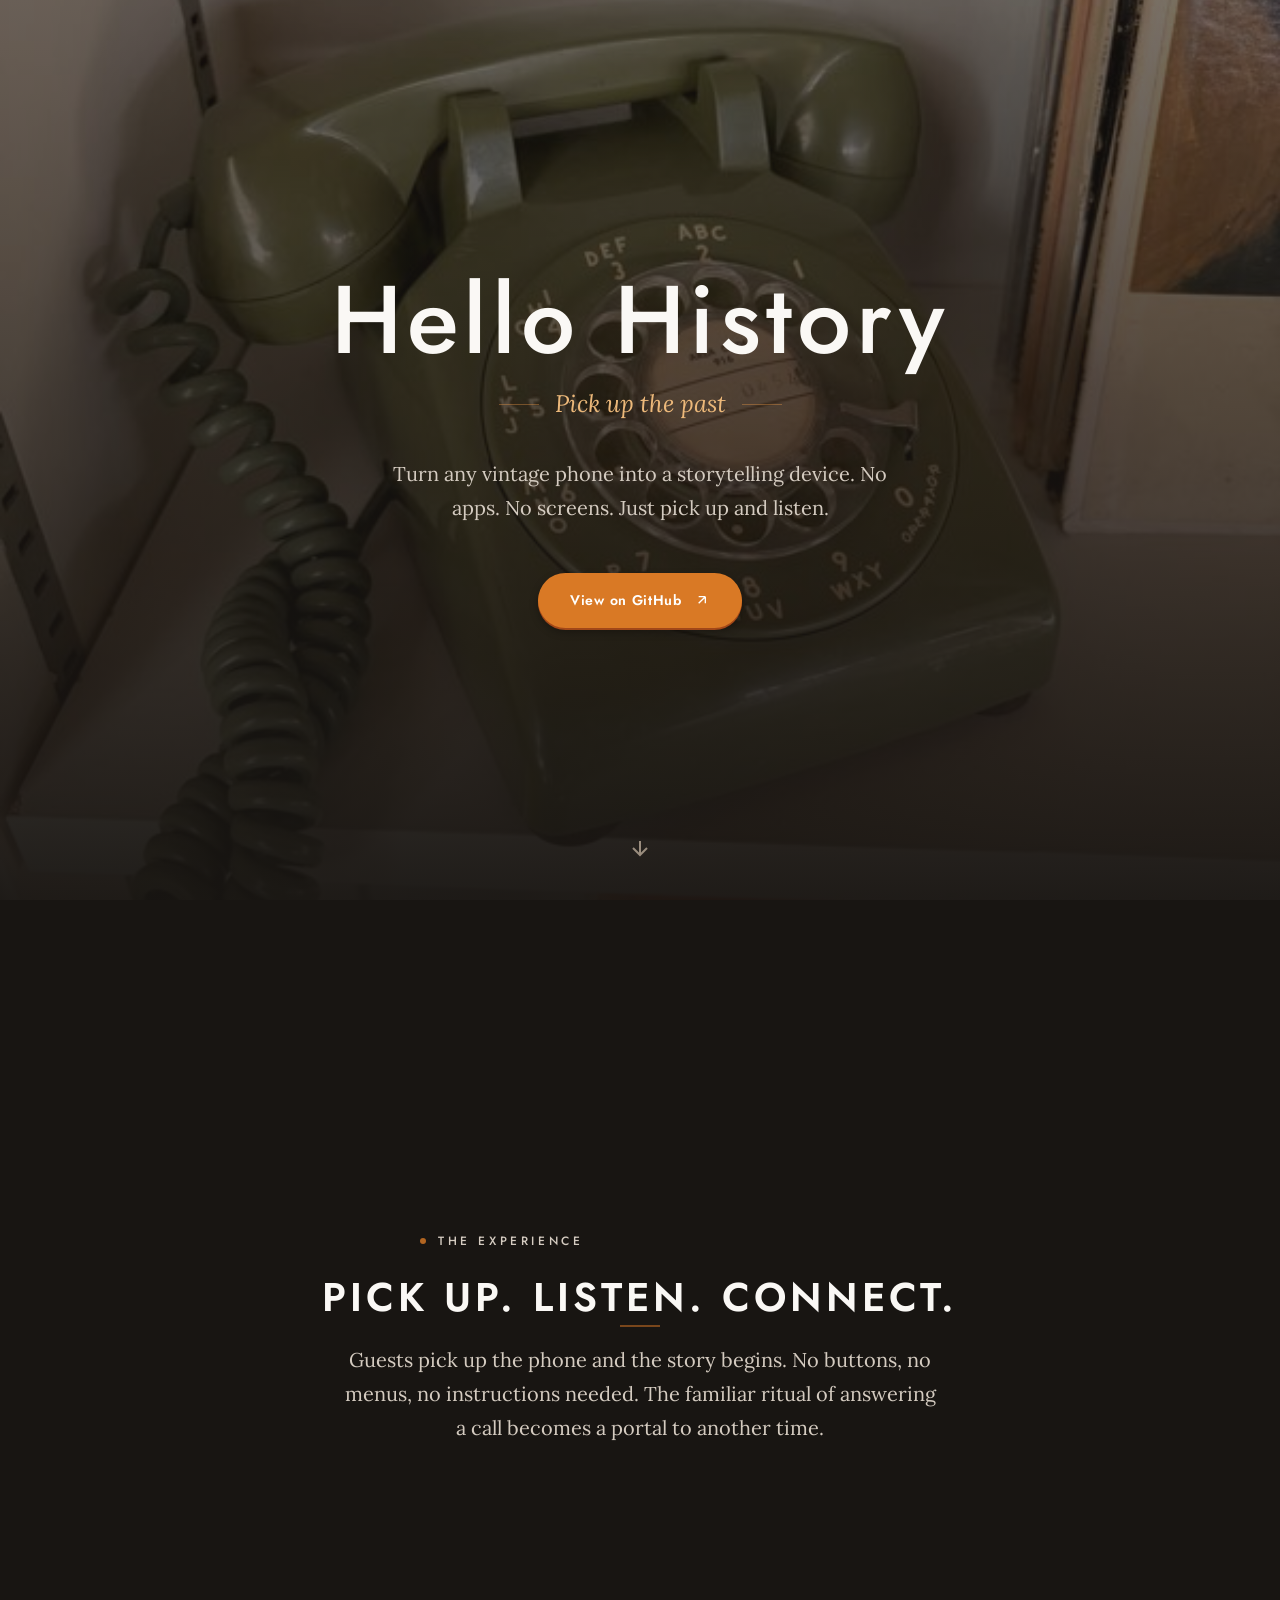
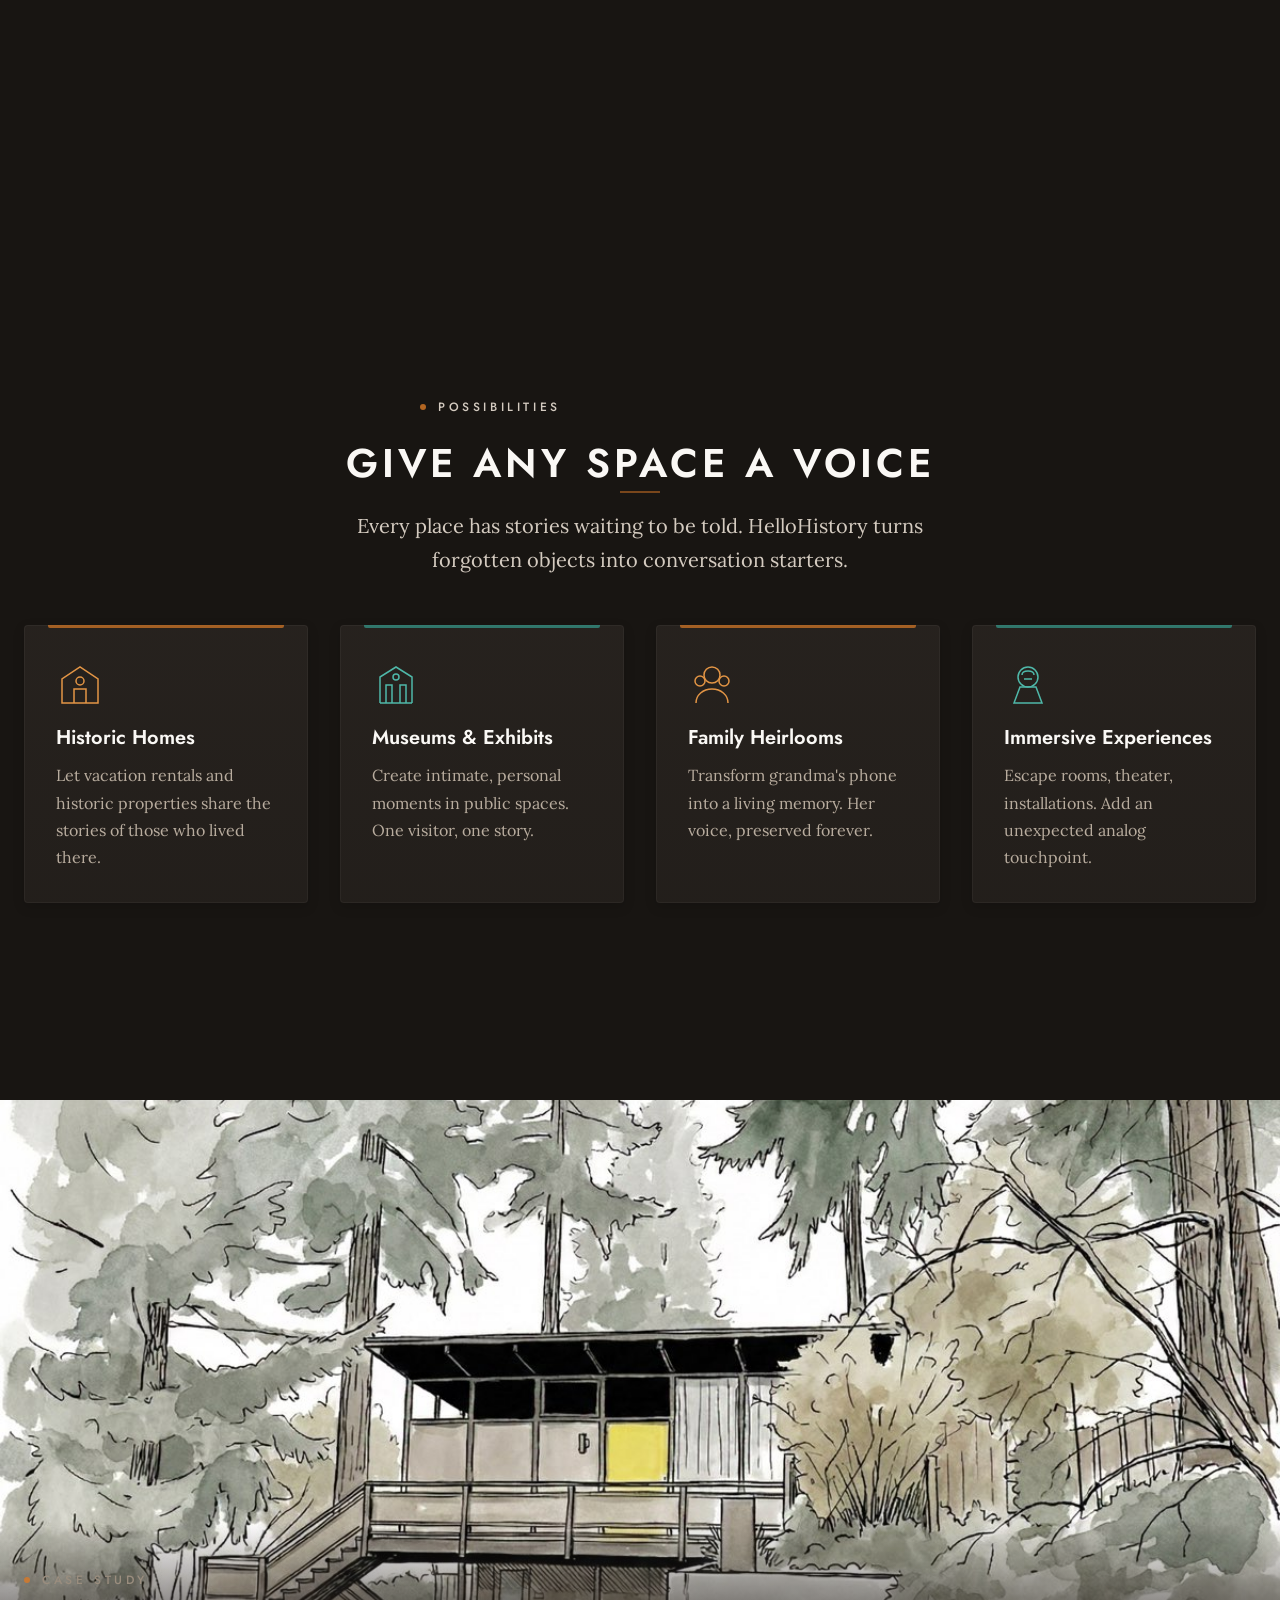
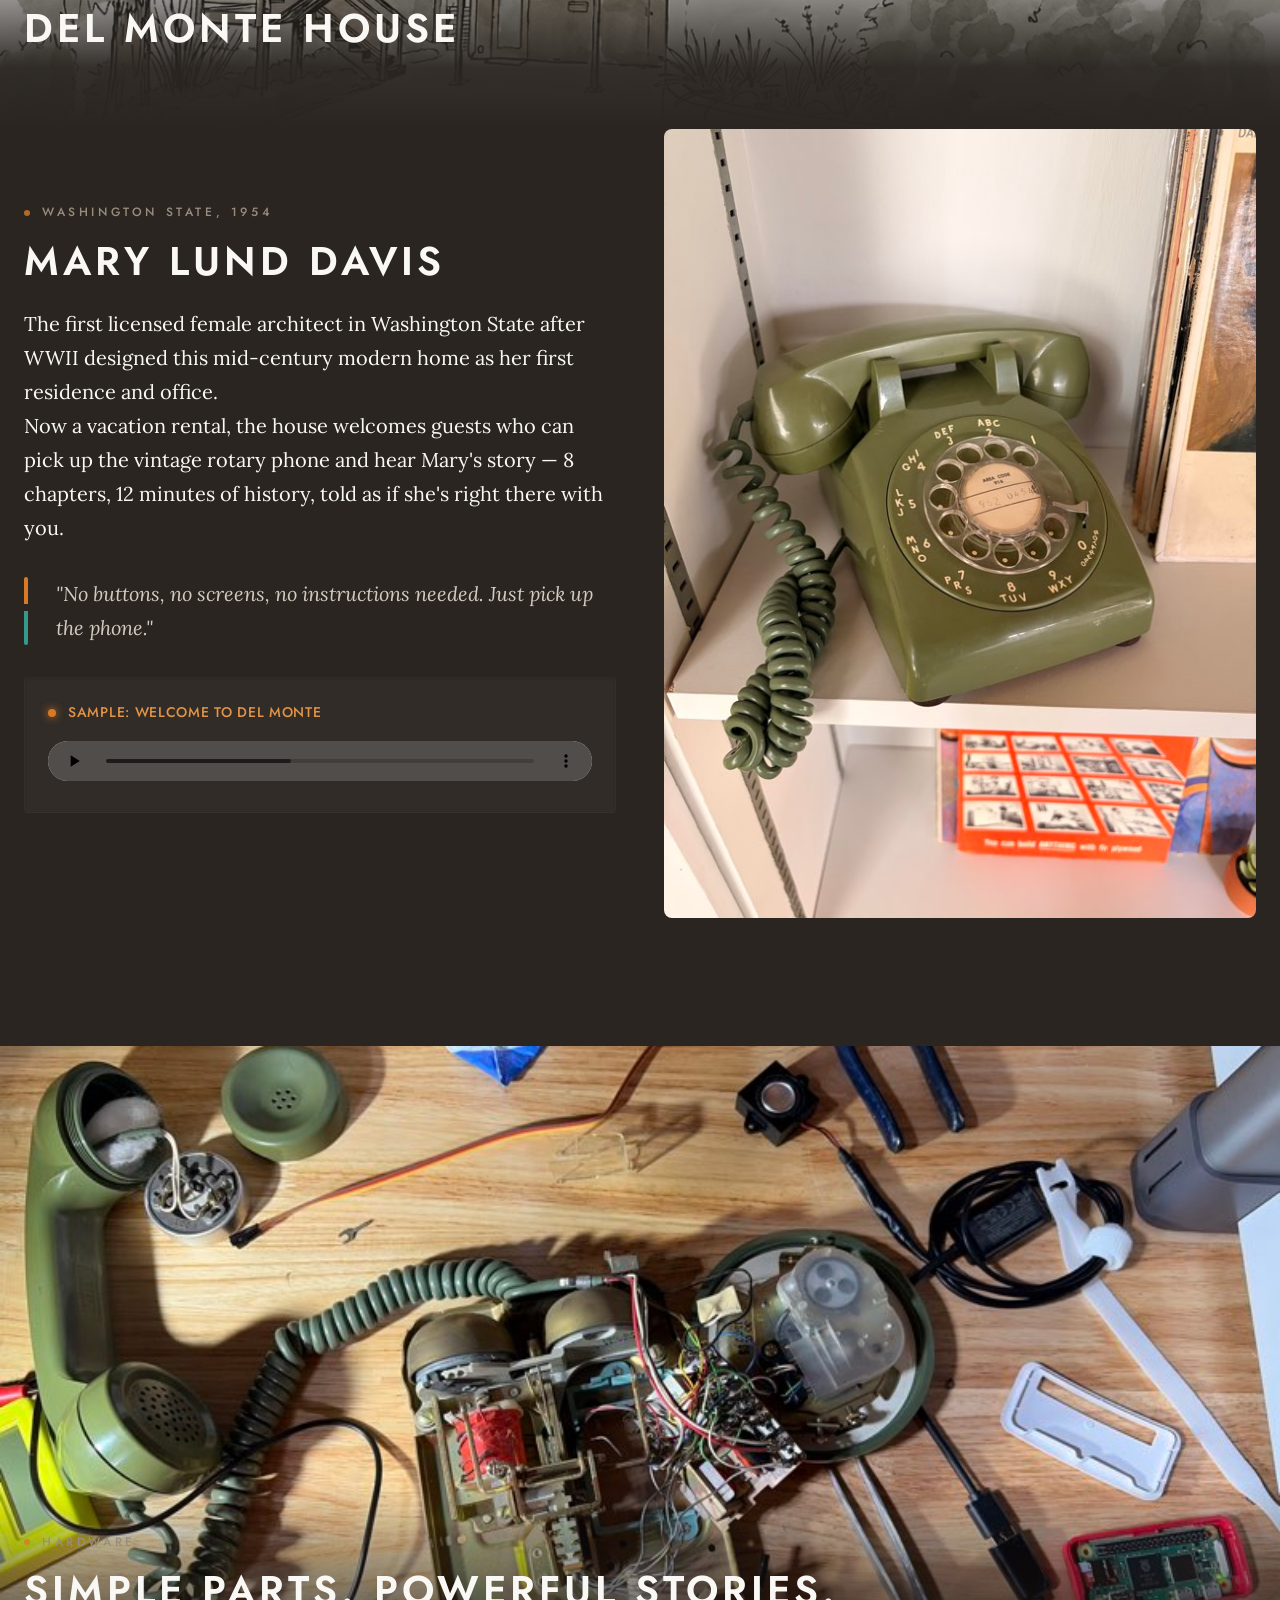
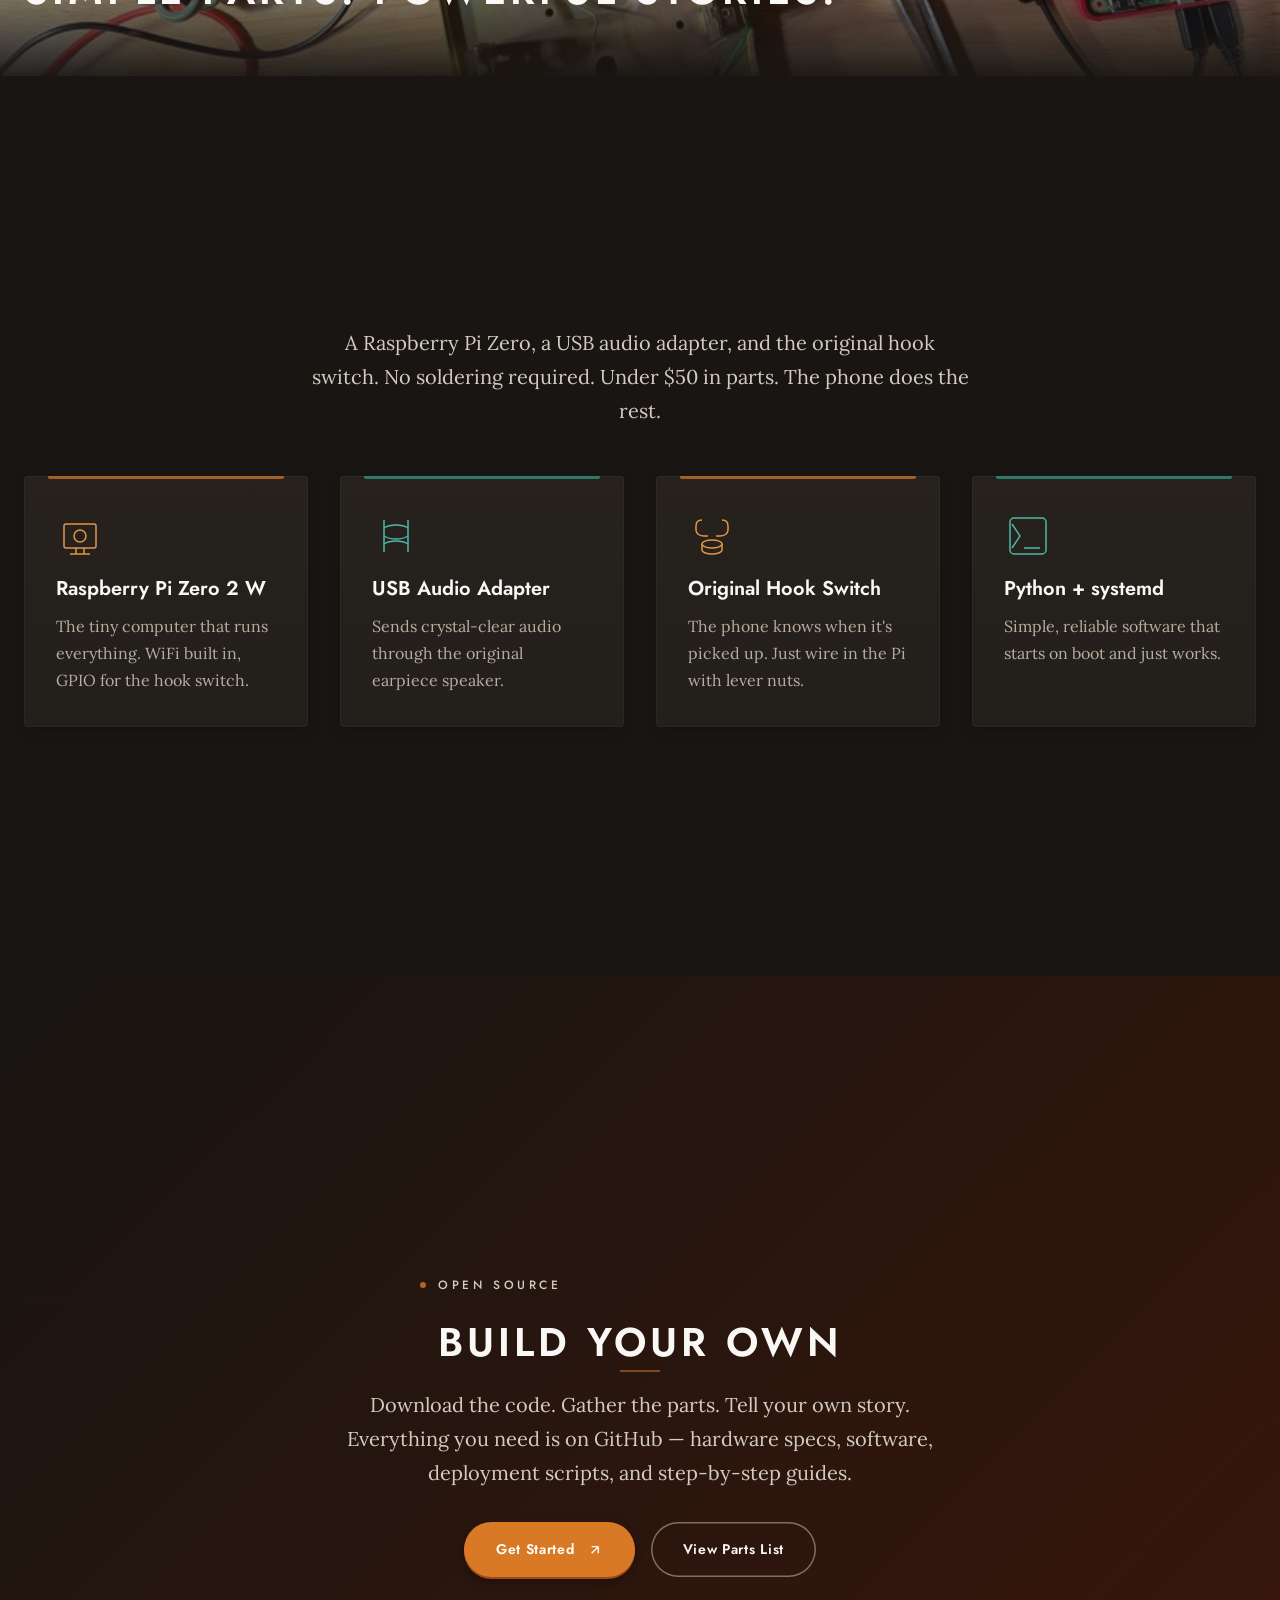
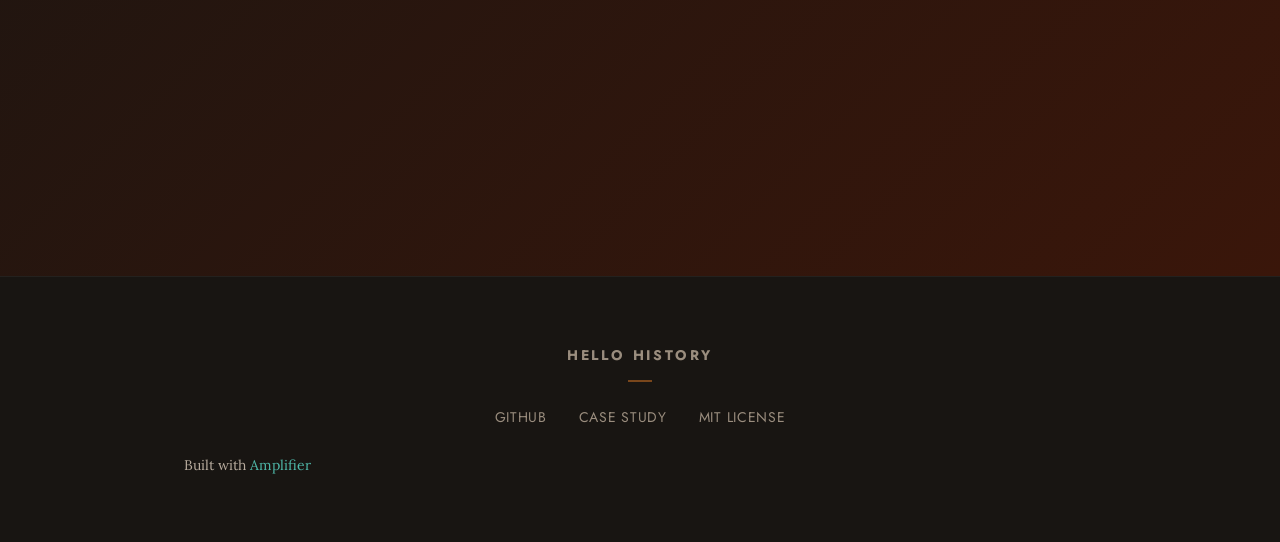
==== commit 4e4399d4: "feat: Design improvements to landing page - Replace emoji icons with custom SVG icons (geometric, mi" ====
--- a/docs/index.html
+++ b/docs/index.html
@@ -12,6 +12,7 @@
   <!-- Open Graph -->
   <meta property="og:title" content="Hello History — Pick Up the Past">
   <meta property="og:description" content="Turn any vintage phone into a storytelling device.">
+  <meta property="og:image" content="assets/images/rotary-phone-assembled-shelf.jpg">
   <meta property="og:type" content="website">
   
   <!-- Styles -->
@@ -88,27 +89,54 @@
         </p>
       </div>
       
-      <div class="feature-grid fade-in">
-        <div class="feature-card">
-          <div class="feature-card__icon">🏠</div>
+      <div class="feature-grid stagger-children fade-in">
+        <div class="feature-card">
+          <div class="feature-card__icon">
+            <svg viewBox="0 0 48 48" fill="none" stroke="currentColor" stroke-width="1.5">
+              <path d="M6 42V18L24 6l18 12v24H6z"/>
+              <path d="M18 42V28h12v14"/>
+              <circle cx="24" cy="20" r="4"/>
+            </svg>
+          </div>
           <h3>Historic Homes</h3>
           <p>Let vacation rentals and historic properties share the stories of those who lived there.</p>
         </div>
         
         <div class="feature-card">
-          <div class="feature-card__icon">🏛️</div>
+          <div class="feature-card__icon">
+            <svg viewBox="0 0 48 48" fill="none" stroke="currentColor" stroke-width="1.5">
+              <path d="M8 42V16l16-10 16 10v26"/>
+              <path d="M8 42h32"/>
+              <path d="M14 42V24h6v18M28 42V24h6v18"/>
+              <circle cx="24" cy="16" r="3"/>
+            </svg>
+          </div>
           <h3>Museums & Exhibits</h3>
           <p>Create intimate, personal moments in public spaces. One visitor, one story.</p>
         </div>
         
         <div class="feature-card">
-          <div class="feature-card__icon">👨‍👩‍👧</div>
+          <div class="feature-card__icon">
+            <svg viewBox="0 0 48 48" fill="none" stroke="currentColor" stroke-width="1.5">
+              <circle cx="24" cy="14" r="8"/>
+              <circle cx="12" cy="20" r="5"/>
+              <circle cx="36" cy="20" r="5"/>
+              <path d="M8 42c0-8 7-14 16-14s16 6 16 14"/>
+            </svg>
+          </div>
           <h3>Family Heirlooms</h3>
           <p>Transform grandma's phone into a living memory. Her voice, preserved forever.</p>
         </div>
         
         <div class="feature-card">
-          <div class="feature-card__icon">🎭</div>
+          <div class="feature-card__icon">
+            <svg viewBox="0 0 48 48" fill="none" stroke="currentColor" stroke-width="1.5">
+              <circle cx="24" cy="16" r="10"/>
+              <path d="M18 14c0-2 2-4 6-4s6 2 6 4"/>
+              <path d="M20 18h8"/>
+              <path d="M10 42l6-16h16l6 16H10z"/>
+            </svg>
+          </div>
           <h3>Immersive Experiences</h3>
           <p>Escape rooms, theater, installations. Add an unexpected analog touchpoint.</p>
         </div>
@@ -119,11 +147,12 @@
   <!-- ====================================================================
        CASE STUDY: DEL MONTE
        ==================================================================== -->
-  <section class="media-section">
+  <section class="media-section media-section--case-study">
     <img 
       class="media-section__image" 
       src="assets/images/midcentury-house-exterior-watercolor.jpg" 
       alt="Del Monte House - watercolor illustration"
+      loading="lazy"
     >
     <div class="media-section__caption fade-in">
       <p class="eyebrow">Case Study</p>
@@ -131,7 +160,7 @@
     </div>
   </section>
 
-  <section id="case-study" class="case-study">
+  <section id="case-study" class="case-study case-study--connected">
     <div class="container">
       <div class="case-study__grid">
         <div class="case-study__content fade-in">
@@ -178,6 +207,7 @@
       class="media-section__image" 
       src="assets/images/rotary-phone-disassembled-workbench.jpg" 
       alt="HelloHistory rotary phone disassembled on a workbench"
+      loading="lazy"
     >
     <div class="media-section__caption fade-in">
       <p class="eyebrow">Hardware</p>
@@ -194,27 +224,53 @@
         </p>
       </div>
       
-      <div class="feature-grid fade-in">
-        <div class="feature-card">
-          <div class="feature-card__icon">🖥️</div>
+      <div class="feature-grid stagger-children fade-in">
+        <div class="feature-card">
+          <div class="feature-card__icon">
+            <svg viewBox="0 0 48 48" fill="none" stroke="currentColor" stroke-width="1.5">
+              <rect x="8" y="12" width="32" height="24" rx="2"/>
+              <circle cx="24" cy="24" r="6"/>
+              <path d="M14 42h20M20 36v6M28 36v6"/>
+            </svg>
+          </div>
           <h3>Raspberry Pi Zero 2 W</h3>
           <p>The tiny computer that runs everything. WiFi built in, GPIO for the hook switch.</p>
         </div>
         
         <div class="feature-card">
-          <div class="feature-card__icon">🔊</div>
+          <div class="feature-card__icon">
+            <svg viewBox="0 0 48 48" fill="none" stroke="currentColor" stroke-width="1.5">
+              <path d="M12 8v32M36 8v32"/>
+              <path d="M12 16c6-4 18-4 24 0"/>
+              <path d="M12 24c6 4 18 4 24 0"/>
+              <path d="M12 32c6-4 18-4 24 0"/>
+            </svg>
+          </div>
           <h3>USB Audio Adapter</h3>
           <p>Sends crystal-clear audio through the original earpiece speaker.</p>
         </div>
         
         <div class="feature-card">
-          <div class="feature-card__icon">📞</div>
+          <div class="feature-card__icon">
+            <svg viewBox="0 0 48 48" fill="none" stroke="currentColor" stroke-width="1.5">
+              <path d="M14 8c-4 0-6 2-6 6v4c0 4 4 6 8 6h4"/>
+              <path d="M34 8c4 0 6 2 6 6v4c0 4-4 6-8 6h-4"/>
+              <ellipse cx="24" cy="32" rx="10" ry="4"/>
+              <path d="M14 32v6c0 2 4 4 10 4s10-2 10-4v-6"/>
+            </svg>
+          </div>
           <h3>Original Hook Switch</h3>
           <p>The phone knows when it's picked up. Just wire in the Pi with lever nuts.</p>
         </div>
         
         <div class="feature-card">
-          <div class="feature-card__icon">🐍</div>
+          <div class="feature-card__icon">
+            <svg viewBox="0 0 48 48" fill="none" stroke="currentColor" stroke-width="1.5">
+              <path d="M8 12l8 12-8 12"/>
+              <path d="M20 36h16"/>
+              <rect x="6" y="6" width="36" height="36" rx="4"/>
+            </svg>
+          </div>
           <h3>Python + systemd</h3>
           <p>Simple, reliable software that starts on boot and just works.</p>
         </div>
@@ -234,7 +290,7 @@
         Everything you need is on GitHub — hardware specs, software, 
         deployment scripts, and step-by-step guides.
       </p>
-      <div style="display: flex; gap: var(--space-4); justify-content: center; flex-wrap: wrap; margin-top: var(--space-8);">
+      <div class="cta-buttons">
         <a href="https://github.com/anderlpz/HelloHistory" class="btn btn--primary">
           Get Started
           <svg width="16" height="16" viewBox="0 0 24 24" fill="none" stroke="currentColor" stroke-width="2">
--- a/docs/assets/css/style.css
+++ b/docs/assets/css/style.css
@@ -451,10 +451,31 @@
 }
 
 .feature-card__icon {
-  font-size: var(--text-3xl);
+  width: 48px;
+  height: 48px;
   margin-bottom: var(--space-4);
-  /* Subtle filter to blend emojis with the palette */
-  filter: saturate(0.85);
+  color: var(--color-primary-400);
+  transition: color var(--duration-normal) var(--ease-out);
+}
+
+.feature-card__icon svg {
+  width: 100%;
+  height: 100%;
+}
+
+.feature-card:hover .feature-card__icon {
+  color: var(--color-primary-300);
+}
+
+/* Alternate icon colors to match accent bars */
+.feature-card:nth-child(2) .feature-card__icon,
+.feature-card:nth-child(4) .feature-card__icon {
+  color: var(--color-secondary-400);
+}
+
+.feature-card:nth-child(2):hover .feature-card__icon,
+.feature-card:nth-child(4):hover .feature-card__icon {
+  color: var(--color-secondary-300);
 }
 
 .feature-card h3 {
@@ -505,6 +526,29 @@
 /* ==========================================================================
    Case Study Section
    ========================================================================== */
+
+/* Fix the transition from media section to case study */
+.media-section--case-study {
+  margin-bottom: 0;
+}
+
+.media-section--case-study .media-section__caption {
+  /* Extend the gradient further up for smoother blend */
+  padding-bottom: var(--space-16);
+  background: linear-gradient(
+    to top,
+    var(--color-bg-surface) 0%,
+    rgba(42, 37, 33, 0.95) 30%,
+    transparent 100%
+  );
+}
+
+.case-study--connected {
+  /* Remove top padding to connect seamlessly with media section above */
+  padding-top: 0;
+  margin-top: -1px; /* Prevent any gap */
+}
+
 .case-study {
   background: var(--color-bg-surface);
 }
@@ -539,13 +583,22 @@
 /* Quote styling moved to Mid-Century Polish Details section */
 
 /* ==========================================================================
-   Audio Player
+   Audio Player - Mid-Century Control Panel Style
    ========================================================================== */
 .audio-player {
-  background: rgba(255, 255, 255, 0.05);
+  background: linear-gradient(
+    180deg,
+    rgba(42, 37, 33, 0.9) 0%,
+    rgba(24, 21, 18, 0.95) 100%
+  );
   border-radius: 8px;
   padding: var(--space-6);
   margin: var(--space-8) 0;
+  /* Inset panel effect */
+  box-shadow: 
+    inset 0 2px 4px rgba(0, 0, 0, 0.3),
+    inset 0 0 0 1px rgba(255, 255, 255, 0.05),
+    0 1px 0 rgba(255, 255, 255, 0.05);
 }
 
 .audio-player__title {
@@ -554,12 +607,42 @@
   font-weight: 500;
   text-transform: uppercase;
   letter-spacing: var(--tracking-wide);
-  color: var(--color-text-muted);
-  margin-bottom: var(--space-3);
+  color: var(--color-primary-400);
+  margin-bottom: var(--space-4);
+  display: flex;
+  align-items: center;
+  gap: var(--space-3);
+}
+
+.audio-player__title::before {
+  content: '';
+  width: 8px;
+  height: 8px;
+  background: var(--color-primary-500);
+  border-radius: 50%;
+  box-shadow: 0 0 8px var(--color-primary-500);
+  animation: pulse-glow 2s ease-in-out infinite;
+}
+
+@keyframes pulse-glow {
+  0%, 100% { opacity: 0.6; }
+  50% { opacity: 1; }
 }
 
 .audio-player audio {
   width: 100%;
+  height: 40px;
+  border-radius: 4px;
+}
+
+/* Style the audio element for webkit browsers */
+.audio-player audio::-webkit-media-controls-panel {
+  background: rgba(42, 37, 33, 0.8);
+}
+
+.audio-player audio::-webkit-media-controls-current-time-display,
+.audio-player audio::-webkit-media-controls-time-remaining-display {
+  color: var(--color-text-secondary);
 }
 
 /* ==========================================================================
@@ -572,6 +655,14 @@
     var(--color-neutral-950) 0%,
     var(--color-primary-950) 100%
   );
+}
+
+.cta-buttons {
+  display: flex;
+  gap: var(--space-4);
+  justify-content: center;
+  flex-wrap: wrap;
+  margin-top: var(--space-8);
 }
 
 /* ==========================================================================
@@ -898,4 +989,68 @@
   .feature-grid {
     grid-template-columns: 1fr;
   }
-}
+  
+  /* Hide tagline decorative lines on small screens */
+  .hero__tagline::before,
+  .hero__tagline::after {
+    display: none;
+  }
+}
+
+/* ==========================================================================
+   Accessibility
+   ========================================================================== */
+
+/* Focus states for keyboard navigation */
+.btn:focus-visible {
+  outline: 2px solid var(--color-primary-400);
+  outline-offset: 3px;
+}
+
+.btn--outline:focus-visible {
+  outline-color: var(--color-secondary-400);
+}
+
+a:focus-visible {
+  outline: 2px solid var(--color-secondary-400);
+  outline-offset: 2px;
+  border-radius: 2px;
+}
+
+/* Improved contrast for muted text - bumped from 500 to 400 */
+.feature-card p,
+.lead,
+.footer__credit {
+  color: var(--color-neutral-400);
+}
+
+/* Reduced motion for users who prefer it */
+@media (prefers-reduced-motion: reduce) {
+  *,
+  *::before,
+  *::after {
+    animation-duration: 0.01ms !important;
+    animation-iteration-count: 1 !important;
+    transition-duration: 0.01ms !important;
+    scroll-behavior: auto !important;
+  }
+  
+  .fade-in {
+    opacity: 1;
+    transform: none;
+  }
+  
+  .stagger-children > * {
+    opacity: 1;
+    transform: none;
+  }
+  
+  .hero__scroll-hint {
+    animation: none;
+  }
+  
+  .audio-player__title::before {
+    animation: none;
+    opacity: 1;
+  }
+}
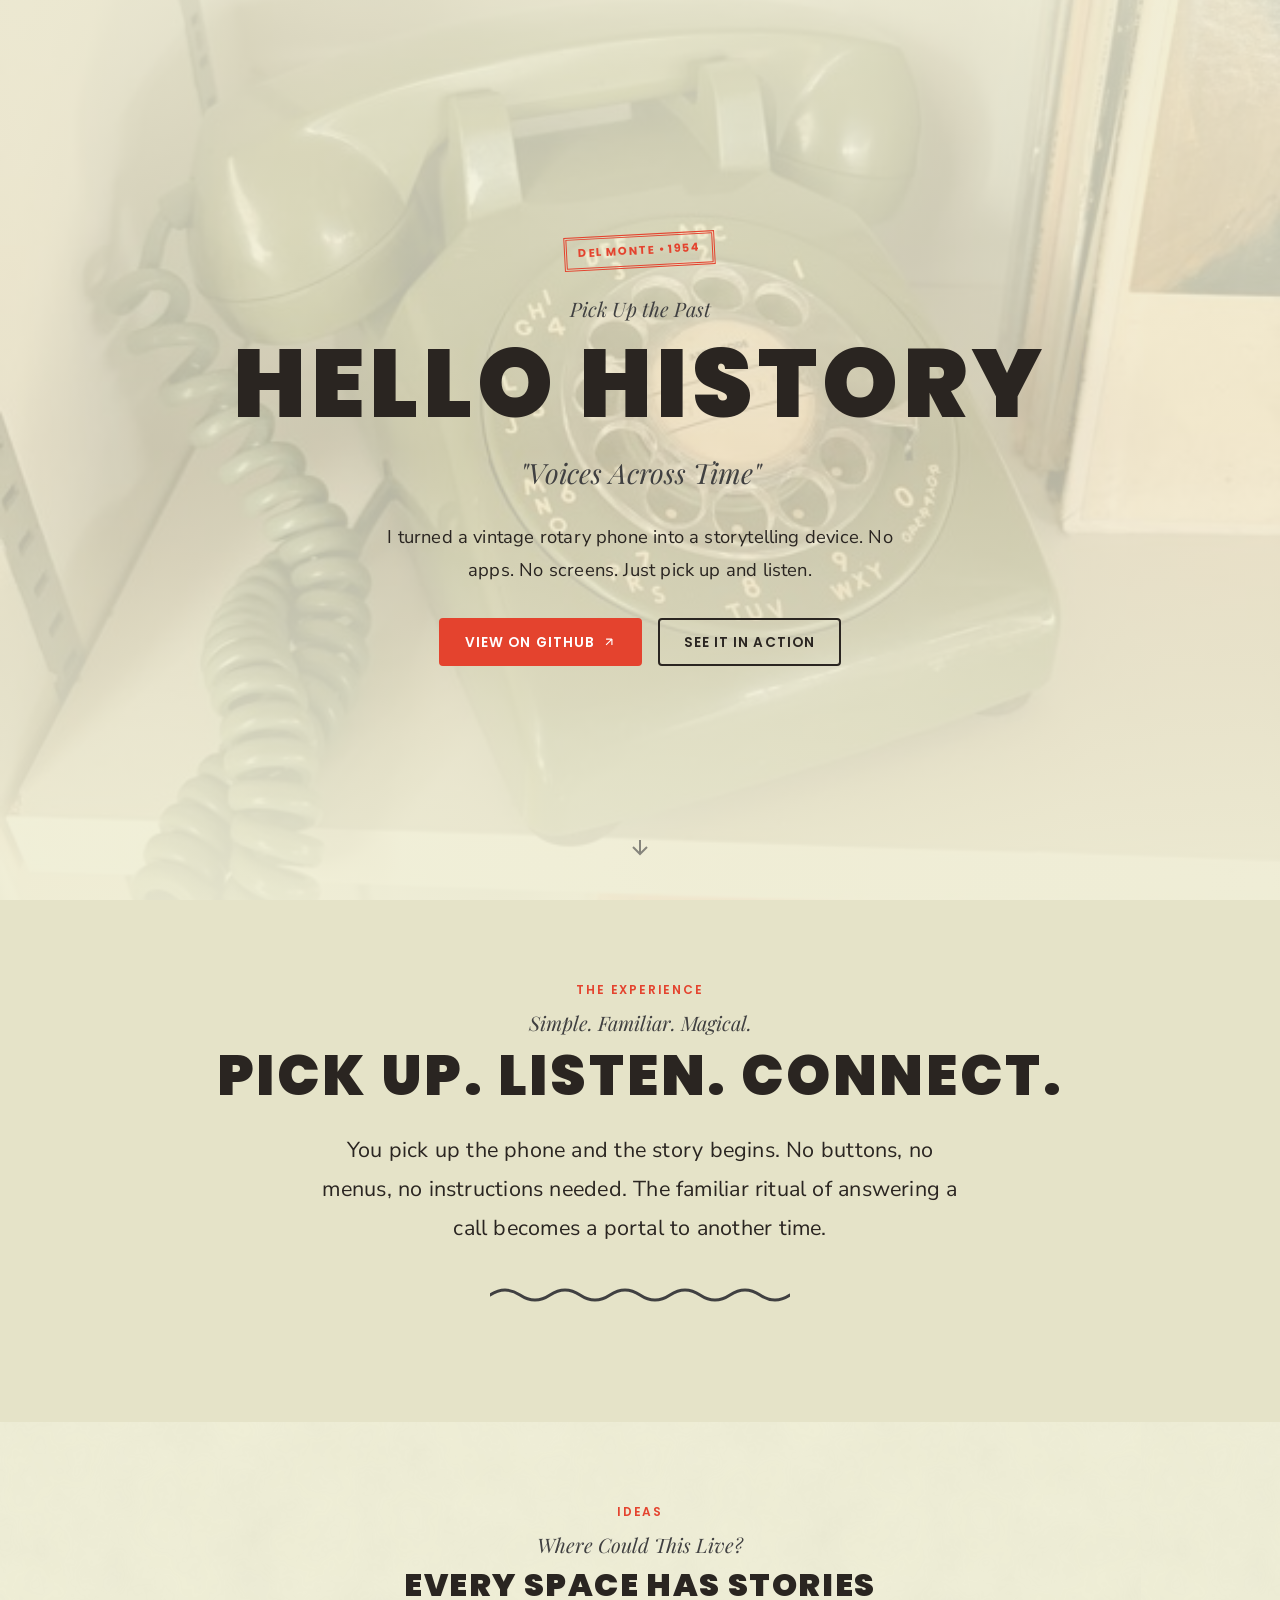
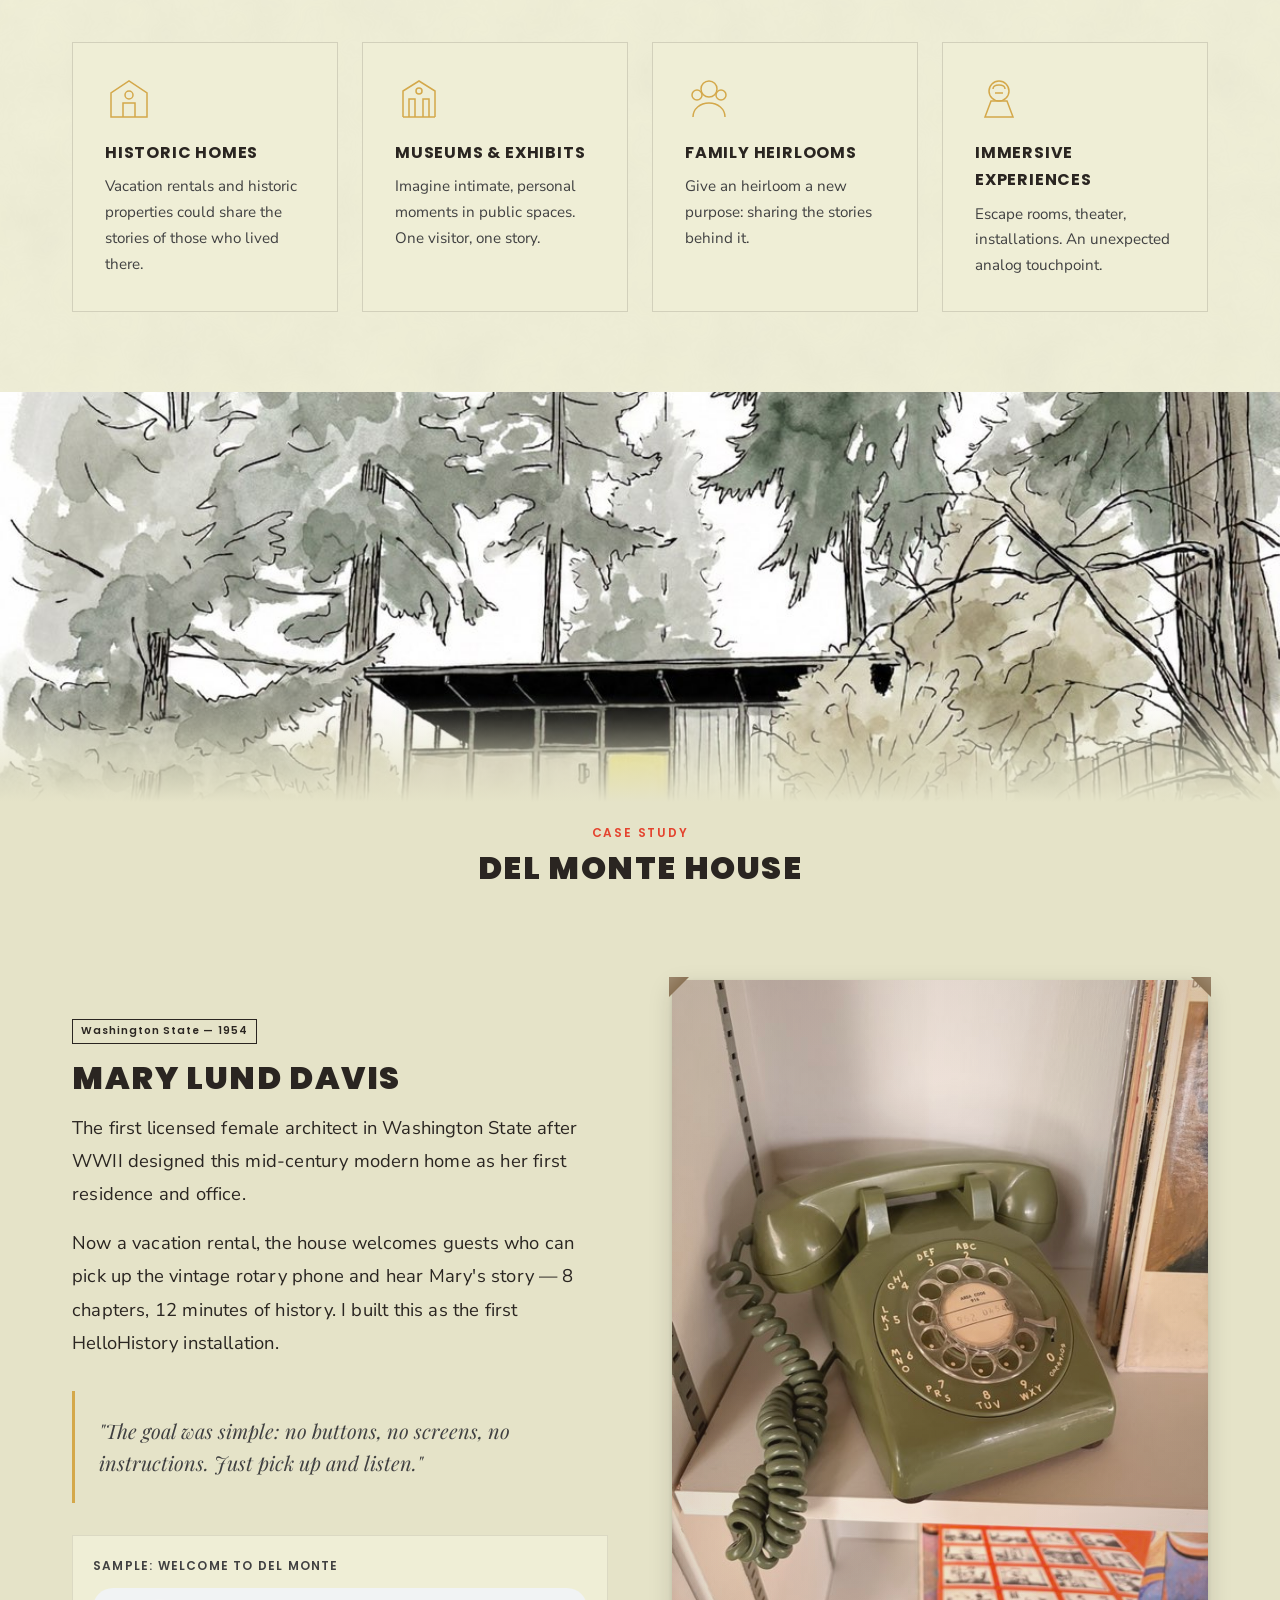
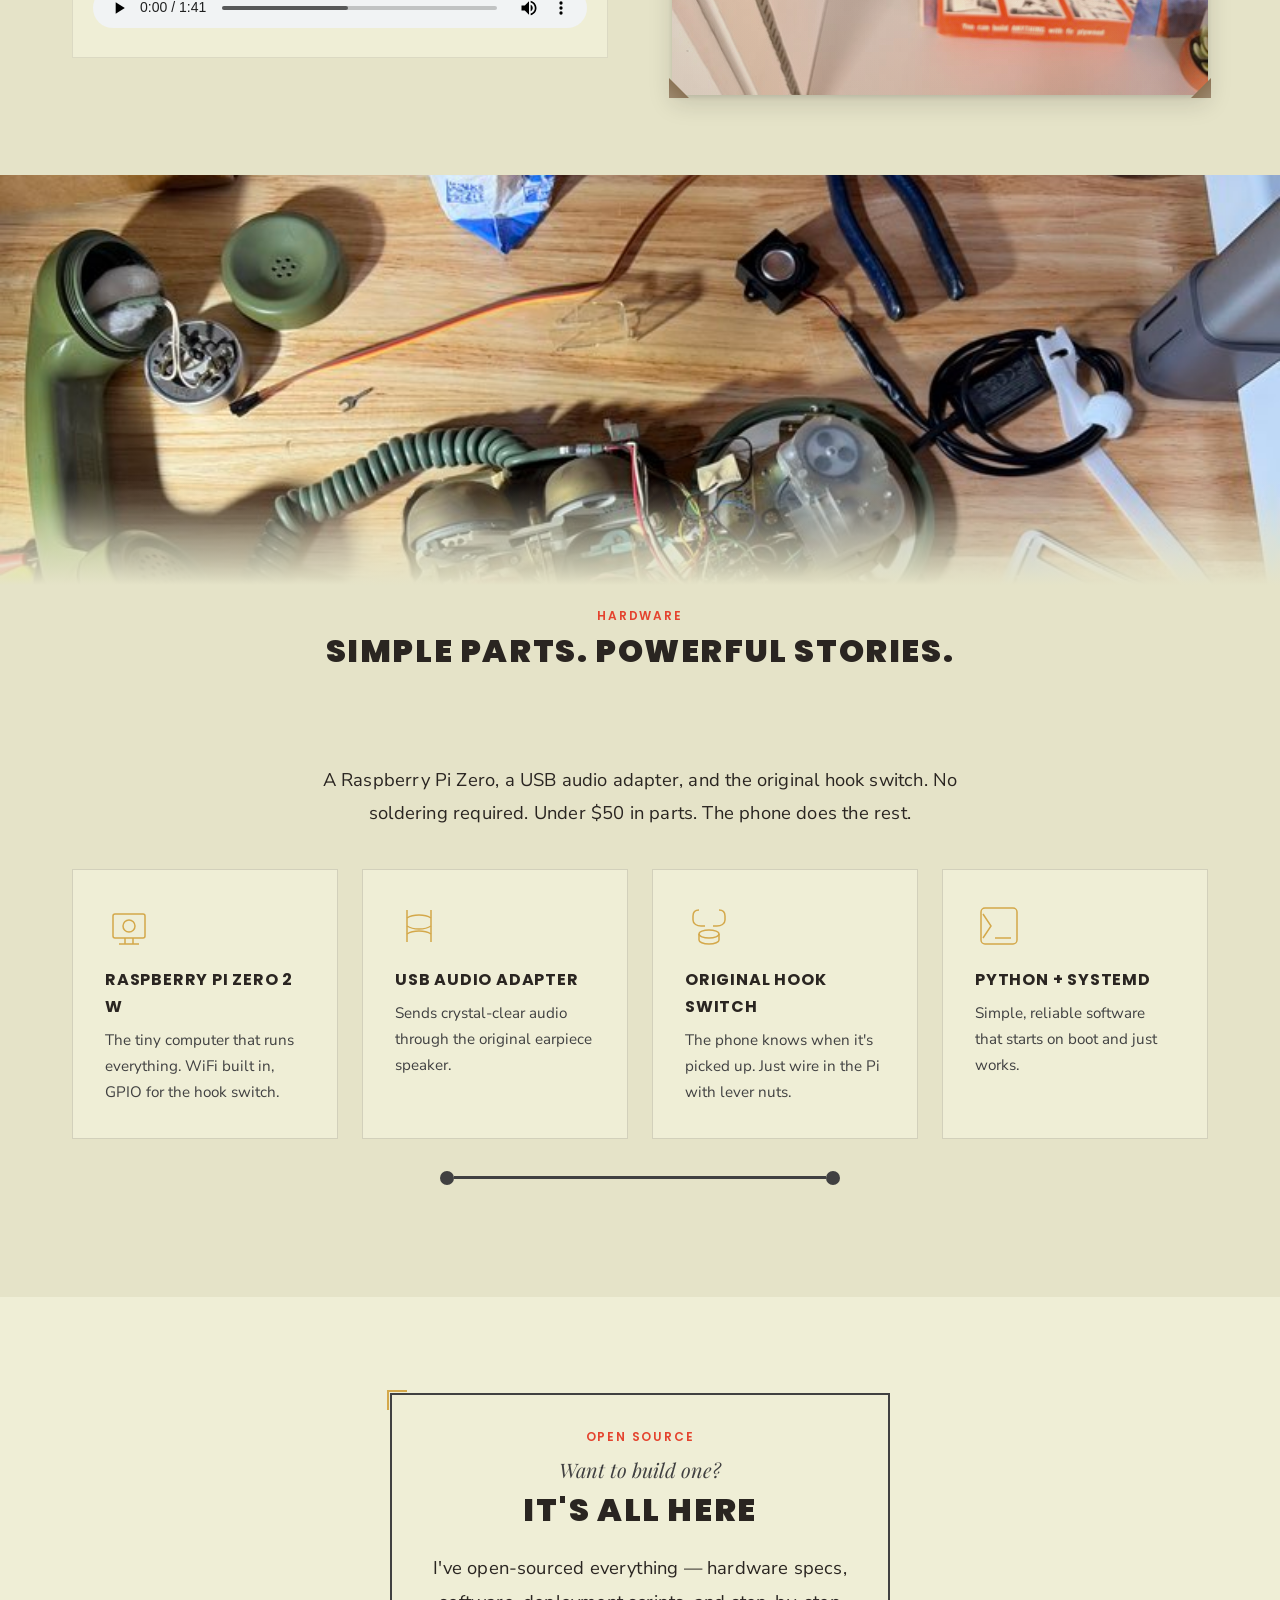
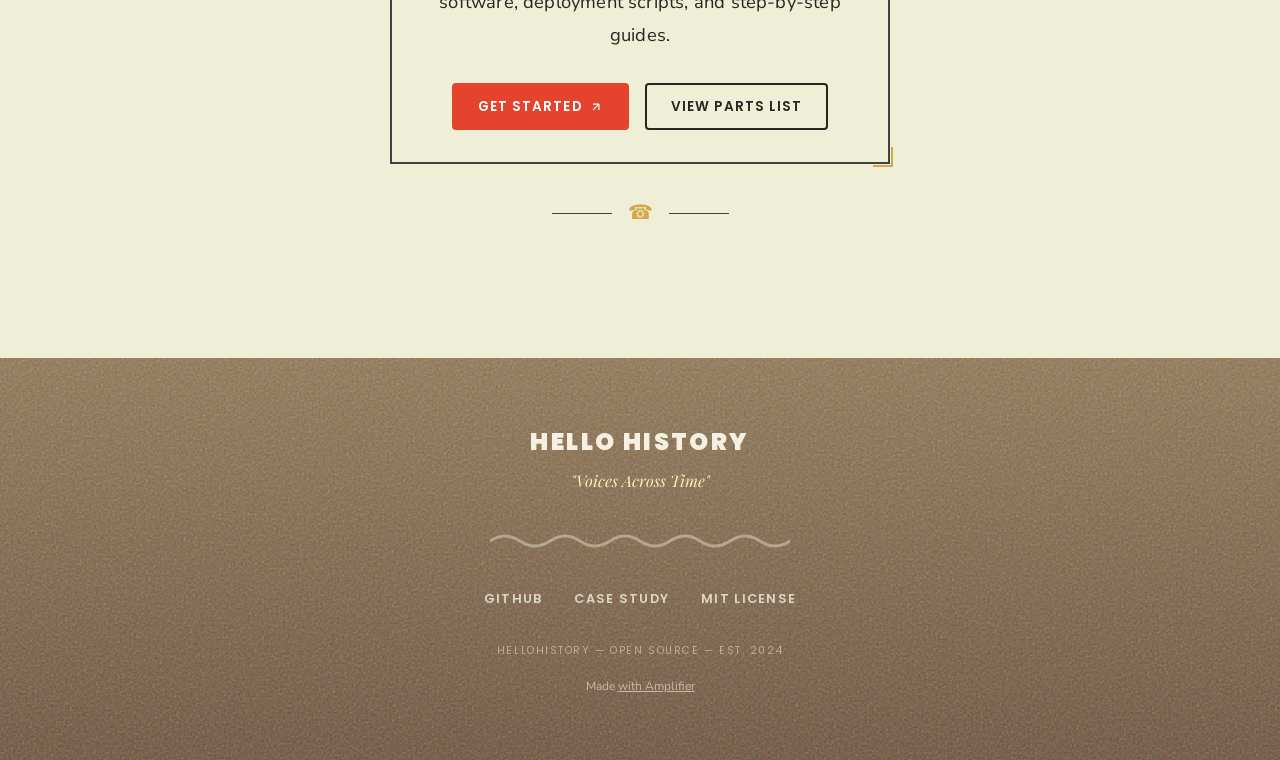
==== commit 7be7b974: "fix: Update Family Heirlooms copy to be less dystopian Changed from 'living memory / preserved forev" ====
--- a/docs/index.html
+++ b/docs/index.html
@@ -3,26 +3,925 @@
 <head>
   <meta charset="UTF-8">
   <meta name="viewport" content="width=device-width, initial-scale=1.0">
-  <title>Hello History — Pick Up the Past</title>
-  <meta name="description" content="Turn any vintage phone into a storytelling device. Open-source hardware and software for immersive audio experiences.">
+  <title>Hello History — Voices Across Time</title>
+  <meta name="description" content="Turn any vintage phone into a storytelling device. Restored technology, contemporary components. Pick up the past.">
   
   <!-- Favicon -->
-  <link rel="icon" href="data:image/svg+xml,<svg xmlns='http://www.w3.org/2000/svg' viewBox='0 0 100 100'><text y='.9em' font-size='90'>📞</text></svg>">
+  <link rel="icon" href="data:image/svg+xml,<svg xmlns='http://www.w3.org/2000/svg' viewBox='0 0 100 100'><text y='.9em' font-size='90'>☎</text></svg>">
   
   <!-- Open Graph -->
-  <meta property="og:title" content="Hello History — Pick Up the Past">
+  <meta property="og:title" content="Hello History — Voices Across Time">
   <meta property="og:description" content="Turn any vintage phone into a storytelling device.">
   <meta property="og:image" content="assets/images/rotary-phone-assembled-shelf.jpg">
   <meta property="og:type" content="website">
   
-  <!-- Styles -->
-  <link rel="stylesheet" href="assets/css/style.css">
+  <!-- Fonts -->
+  <link rel="preconnect" href="https://fonts.googleapis.com">
+  <link rel="preconnect" href="https://fonts.gstatic.com" crossorigin>
+  <link href="https://fonts.googleapis.com/css2?family=Poppins:wght@400;500;600;700;900&family=Nunito+Sans:ital,wght@0,400;0,600;0,900;1,400&family=Playfair+Display:ital,wght@0,400;0,700;1,400&display=swap" rel="stylesheet">
+  
+  <style>
+    /* ==========================================================================
+       Design Tokens - HelloHistory Vintage System
+       ========================================================================== */
+    :root {
+      /* Cream Paper - Primary Background */
+      --color-cream: #EFEED6;
+      --color-cream-dark: #E5E3C8;
+      
+      /* Vintage Gold - Warmth & Accents */
+      --color-gold: #FEEEBA;
+      --color-gold-dark: #D4A84A;
+      
+      /* Period Red - CTAs & Emphasis */
+      --color-red: #E4432E;
+      --color-red-dark: #C4321E;
+      
+      /* Vintage Blue - Trust & Links */
+      --color-blue: #334FB4;
+      --color-blue-dark: #233F94;
+      
+      /* Warm Black - Text */
+      --color-black: #2A2521;
+      --color-charcoal: #404041;
+      
+      /* Kraft Brown - Textures */
+      --color-kraft: #8B7355;
+      --color-kraft-dark: #6B5340;
+      
+      /* Bakelite */
+      --bakelite-black: #1A1815;
+      --bakelite-ivory: #F5F0E1;
+      
+      /* Brass */
+      --brass-light: #D4A84A;
+      --brass-dark: #8B6914;
+      
+      /* Typography */
+      --font-primary: 'Poppins', system-ui, sans-serif;
+      --font-secondary: 'Nunito Sans', Georgia, serif;
+      --font-display: 'Playfair Display', serif;
+    }
+
+    /* ==========================================================================
+       Reset & Base
+       ========================================================================== */
+    *, *::before, *::after {
+      box-sizing: border-box;
+      margin: 0;
+      padding: 0;
+    }
+
+    html {
+      font-size: 16px;
+      scroll-behavior: smooth;
+    }
+
+    body {
+      font-family: var(--font-secondary);
+      font-weight: 400;
+      line-height: 1.7;
+      color: var(--color-black);
+      background-color: var(--color-cream);
+    }
+
+    img, video {
+      max-width: 100%;
+      height: auto;
+      display: block;
+    }
+
+    a {
+      color: inherit;
+      text-decoration: none;
+    }
+
+    /* ==========================================================================
+       Textures
+       ========================================================================== */
+    .texture-kraft {
+      background-color: var(--color-kraft);
+      background-image: 
+        url("data:image/svg+xml,%3Csvg viewBox='0 0 200 200' xmlns='http://www.w3.org/2000/svg'%3E%3Cfilter id='noise'%3E%3CfeTurbulence type='fractalNoise' baseFrequency='0.85' numOctaves='4' stitchTiles='stitch'/%3E%3C/filter%3E%3Crect width='100%25' height='100%25' filter='url(%23noise)'/%3E%3C/svg%3E"),
+        linear-gradient(180deg, rgba(139,115,85,0.95) 0%, rgba(107,83,64,0.98) 100%);
+      background-blend-mode: soft-light, normal;
+    }
+
+    .texture-paper {
+      background-color: var(--color-cream);
+      background-image: 
+        url("data:image/svg+xml,%3Csvg viewBox='0 0 200 200' xmlns='http://www.w3.org/2000/svg'%3E%3Cfilter id='paper'%3E%3CfeTurbulence type='fractalNoise' baseFrequency='0.04' numOctaves='5'/%3E%3CfeColorMatrix type='saturate' values='0'/%3E%3C/filter%3E%3Crect width='100%25' height='100%25' filter='url(%23paper)' opacity='0.08'/%3E%3C/svg%3E");
+    }
+
+    .texture-dark {
+      background-color: var(--bakelite-black);
+      color: var(--bakelite-ivory);
+    }
+
+    /* ==========================================================================
+       Typography
+       ========================================================================== */
+    .headline-emotional {
+      font-family: var(--font-display);
+      font-style: italic;
+      font-weight: 400;
+      font-size: 1.25rem;
+      color: var(--color-charcoal);
+      margin-bottom: 0.25em;
+    }
+
+    .headline-bold {
+      font-family: var(--font-primary);
+      font-weight: 900;
+      text-transform: uppercase;
+      letter-spacing: 0.05em;
+      line-height: 1.1;
+      color: var(--color-black);
+    }
+
+    .headline-bold--hero {
+      font-size: clamp(3rem, 12vw, 6rem);
+    }
+
+    .headline-bold--large {
+      font-size: clamp(2rem, 6vw, 3.5rem);
+    }
+
+    .headline-bold--medium {
+      font-size: clamp(1.5rem, 4vw, 2rem);
+    }
+
+    .body-text {
+      font-family: var(--font-secondary);
+      font-weight: 400;
+      letter-spacing: 0.01em;
+      line-height: 1.8;
+      font-size: clamp(1rem, 2.5vw, 1.15rem);
+    }
+
+    .body-text--large {
+      font-size: clamp(1.1rem, 3vw, 1.35rem);
+    }
+
+    .eyebrow {
+      font-family: var(--font-primary);
+      font-size: 0.75rem;
+      font-weight: 600;
+      text-transform: uppercase;
+      letter-spacing: 0.15em;
+      color: var(--color-red);
+      margin-bottom: 0.5em;
+    }
+
+    /* ==========================================================================
+       Layout
+       ========================================================================== */
+    .container {
+      max-width: 1200px;
+      margin: 0 auto;
+      padding: 0 2rem;
+    }
+
+    .container--narrow {
+      max-width: 800px;
+    }
+
+    section {
+      padding: 5rem 0;
+    }
+
+    @media (max-width: 768px) {
+      section {
+        padding: 3rem 0;
+      }
+    }
+
+    /* ==========================================================================
+       Dividers
+       ========================================================================== */
+    .divider-cord {
+      display: block;
+      width: 100%;
+      max-width: 300px;
+      height: 30px;
+      margin: 2rem auto;
+      color: var(--color-charcoal);
+    }
+
+    .divider-cord path {
+      fill: none;
+      stroke: currentColor;
+      stroke-width: 3;
+      stroke-linecap: round;
+    }
+
+    .divider-dial {
+      display: flex;
+      justify-content: center;
+      align-items: center;
+      gap: 0.5rem;
+      padding: 2rem 0;
+    }
+
+    .divider-dial__dot {
+      width: 20px;
+      height: 20px;
+      border: 2px solid var(--color-charcoal);
+      border-radius: 50%;
+      display: flex;
+      align-items: center;
+      justify-content: center;
+      font-family: var(--font-primary);
+      font-size: 9px;
+      font-weight: 600;
+      color: var(--color-charcoal);
+    }
+
+    @media (max-width: 480px) {
+      .divider-dial__dot {
+        width: 16px;
+        height: 16px;
+        font-size: 7px;
+      }
+      .divider-dial {
+        gap: 0.35rem;
+      }
+    }
+
+    .divider-patch {
+      display: flex;
+      align-items: center;
+      max-width: 400px;
+      margin: 2rem auto;
+    }
+
+    .divider-patch__plug {
+      width: 14px;
+      height: 14px;
+      background: var(--color-charcoal);
+      border-radius: 50%;
+      flex-shrink: 0;
+    }
+
+    .divider-patch__line {
+      flex: 1;
+      height: 3px;
+      background: var(--color-charcoal);
+    }
+
+    .divider-ornament {
+      display: flex;
+      align-items: center;
+      justify-content: center;
+      gap: 1rem;
+      padding: 2rem 0;
+    }
+
+    .divider-ornament__line {
+      width: 60px;
+      height: 1px;
+      background: var(--color-charcoal);
+    }
+
+    .divider-ornament__symbol {
+      font-size: 1.25rem;
+      color: var(--color-gold-dark);
+    }
+
+    /* ==========================================================================
+       Buttons
+       ========================================================================== */
+    .btn {
+      display: inline-flex;
+      align-items: center;
+      gap: 0.5em;
+      border-radius: 4px;
+      border: 2px solid currentColor;
+      padding: 0.75em 1.75em;
+      font-family: var(--font-primary);
+      font-weight: 600;
+      font-size: 0.85rem;
+      letter-spacing: 0.08em;
+      text-transform: uppercase;
+      text-decoration: none;
+      background: transparent;
+      color: var(--color-black);
+      cursor: pointer;
+      transition: all 0.2s ease;
+    }
+
+    .btn:hover {
+      background: var(--color-black);
+      color: var(--color-cream);
+    }
+
+    .btn--primary {
+      background: var(--color-red);
+      border-color: var(--color-red);
+      color: white;
+    }
+
+    .btn--primary:hover {
+      background: var(--color-red-dark);
+      border-color: var(--color-red-dark);
+    }
+
+    .btn--light {
+      border-color: var(--bakelite-ivory);
+      color: var(--bakelite-ivory);
+    }
+
+    .btn--light:hover {
+      background: var(--bakelite-ivory);
+      color: var(--bakelite-black);
+    }
+
+    .btn svg {
+      width: 14px;
+      height: 14px;
+    }
+
+    /* ==========================================================================
+       Badges
+       ========================================================================== */
+    .badge-stamp {
+      display: inline-block;
+      border: 3px double var(--color-red);
+      padding: 0.4em 1em;
+      text-transform: uppercase;
+      letter-spacing: 0.1em;
+      font-family: var(--font-primary);
+      font-size: 0.7rem;
+      font-weight: 700;
+      color: var(--color-red);
+      transform: rotate(-3deg);
+    }
+
+    .badge-year {
+      display: inline-flex;
+      align-items: center;
+      justify-content: center;
+      padding: 0.25em 0.75em;
+      border: 1px solid currentColor;
+      font-family: var(--font-primary);
+      font-size: 0.65rem;
+      font-weight: 600;
+      letter-spacing: 0.1em;
+    }
+
+    /* ==========================================================================
+       Hero
+       ========================================================================== */
+    .hero {
+      min-height: 100vh;
+      display: flex;
+      flex-direction: column;
+      position: relative;
+      overflow: hidden;
+    }
+
+    .hero__video-container {
+      position: absolute;
+      inset: 0;
+      z-index: 0;
+    }
+
+    .hero__video {
+      width: 100%;
+      height: 100%;
+      object-fit: cover;
+    }
+
+    .hero__overlay {
+      position: absolute;
+      inset: 0;
+      background: linear-gradient(
+        to bottom,
+        rgba(239, 238, 214, 0.85) 0%,
+        rgba(239, 238, 214, 0.75) 50%,
+        rgba(239, 238, 214, 0.95) 100%
+      );
+    }
+
+    .hero__content {
+      position: relative;
+      z-index: 1;
+      flex: 1;
+      display: flex;
+      flex-direction: column;
+      align-items: center;
+      justify-content: center;
+      text-align: center;
+      padding: 4rem 2rem;
+    }
+
+    .hero__badge {
+      margin-bottom: 1.5rem;
+    }
+
+    .hero__tagline {
+      font-family: var(--font-display);
+      font-style: italic;
+      font-size: clamp(1.25rem, 3vw, 1.75rem);
+      color: var(--color-charcoal);
+      margin: 0.75rem 0 1.5rem;
+    }
+
+    .hero__description {
+      max-width: 550px;
+      margin: 0 auto 2rem;
+    }
+
+    .hero__buttons {
+      display: flex;
+      gap: 1rem;
+      flex-wrap: wrap;
+      justify-content: center;
+    }
+
+    .hero__scroll {
+      position: absolute;
+      bottom: 2rem;
+      left: 50%;
+      transform: translateX(-50%);
+      z-index: 1;
+      animation: bounce 2s infinite;
+    }
+
+    .hero__scroll svg {
+      width: 24px;
+      height: 24px;
+      stroke: var(--color-charcoal);
+      opacity: 0.6;
+    }
+
+    @keyframes bounce {
+      0%, 20%, 50%, 80%, 100% { transform: translateX(-50%) translateY(0); }
+      40% { transform: translateX(-50%) translateY(-10px); }
+      60% { transform: translateX(-50%) translateY(-5px); }
+    }
+
+    /* ==========================================================================
+       Section: Concept
+       ========================================================================== */
+    .section-concept {
+      text-align: center;
+      background: var(--color-cream-dark);
+    }
+
+    .section-concept .body-text {
+      max-width: 650px;
+      margin: 1.5rem auto 0;
+    }
+
+    /* ==========================================================================
+       Section: Use Cases
+       ========================================================================== */
+    .feature-grid {
+      display: grid;
+      grid-template-columns: repeat(auto-fit, minmax(260px, 1fr));
+      gap: 1.5rem;
+      margin-top: 2.5rem;
+    }
+
+    .feature-card {
+      background: var(--color-cream);
+      border: 1px solid rgba(42, 37, 33, 0.15);
+      padding: 2rem;
+      transition: transform 0.2s ease, box-shadow 0.2s ease;
+    }
+
+    .feature-card:hover {
+      transform: translateY(-0.5rem) rotate(0.3deg);
+      box-shadow: 0 1rem 2rem rgba(0,0,0,0.08);
+    }
+
+    .feature-card__icon {
+      width: 48px;
+      height: 48px;
+      margin-bottom: 1rem;
+      color: var(--color-gold-dark);
+    }
+
+    .feature-card__icon svg {
+      width: 100%;
+      height: 100%;
+    }
+
+    .feature-card__title {
+      font-family: var(--font-primary);
+      font-weight: 700;
+      font-size: 1rem;
+      text-transform: uppercase;
+      letter-spacing: 0.05em;
+      margin-bottom: 0.5rem;
+    }
+
+    .feature-card__text {
+      font-size: 0.95rem;
+      color: var(--color-charcoal);
+    }
+
+    /* ==========================================================================
+       Section: Media (Full-width image)
+       ========================================================================== */
+    .media-section {
+      position: relative;
+      min-height: 60vh;
+      display: flex;
+      align-items: flex-end;
+      justify-content: center;
+      overflow: hidden;
+      padding-bottom: 0;
+    }
+
+    .media-section__image {
+      position: absolute;
+      inset: 0;
+      width: 100%;
+      height: 100%;
+      object-fit: cover;
+      object-position: center 30%;
+    }
+
+    .media-section__caption {
+      position: relative;
+      z-index: 1;
+      text-align: center;
+      padding: 8rem 2rem 3rem;
+      background: linear-gradient(
+        to top, 
+        var(--color-cream-dark) 0%,
+        var(--color-cream-dark) 55%,
+        rgba(229, 227, 200, 0.6) 75%,
+        rgba(229, 227, 200, 0.2) 90%,
+        transparent 100%
+      );
+      width: 100%;
+      margin-bottom: -1px;
+    }
+
+    .media-section__caption .headline-bold {
+      margin-top: 0.25rem;
+    }
+
+    .media-section + .case-study,
+    .media-section + .section-hardware {
+      padding-top: 3rem;
+    }
+
+    /* ==========================================================================
+       Section: Case Study
+       ========================================================================== */
+    .case-study {
+      background: var(--color-cream-dark);
+    }
+
+    .case-study__grid {
+      display: grid;
+      grid-template-columns: 1fr 1fr;
+      gap: 4rem;
+      align-items: center;
+    }
+
+    @media (max-width: 900px) {
+      .case-study__grid {
+        grid-template-columns: 1fr;
+        gap: 2rem;
+      }
+    }
+
+    .case-study__content .body-text {
+      margin-top: 1rem;
+    }
+
+    /* ==========================================================================
+       Vintage Photo Treatment - Scrapbook Style
+       ========================================================================== */
+    .case-study__photo {
+      position: relative;
+      display: inline-block;
+      transform: rotate(-1.5deg);
+      transition: transform 0.3s ease;
+    }
+
+    .case-study__photo:hover {
+      transform: rotate(-1.5deg) translateY(-2px);
+    }
+
+    .case-study__image {
+      position: relative;
+      overflow: hidden;
+      border-radius: 2px;
+      box-shadow: 
+        0 2px 4px rgba(24, 21, 18, 0.1),
+        0 8px 24px rgba(24, 21, 18, 0.15);
+      transition: box-shadow 0.3s ease;
+    }
+
+    .case-study__photo:hover .case-study__image {
+      box-shadow: 
+        0 4px 8px rgba(24, 21, 18, 0.12),
+        0 16px 40px rgba(24, 21, 18, 0.2);
+    }
+
+    /* Sepia wash + vignette overlay */
+    .case-study__image::after {
+      content: '';
+      position: absolute;
+      inset: 0;
+      background: 
+        radial-gradient(
+          ellipse at center,
+          transparent 40%,
+          rgba(24, 21, 18, 0.12) 100%
+        ),
+        linear-gradient(
+          180deg,
+          rgba(180, 120, 60, 0.06) 0%,
+          rgba(180, 120, 60, 0.1) 100%
+        );
+      pointer-events: none;
+      transition: opacity 0.3s ease;
+    }
+
+    .case-study__photo:hover .case-study__image::after {
+      opacity: 0.5;
+    }
+
+    .case-study__image img {
+      display: block;
+      width: 100%;
+      height: auto;
+      filter: saturate(0.9) contrast(0.95);
+      transition: filter 0.3s ease;
+    }
+
+    .case-study__photo:hover .case-study__image img {
+      filter: saturate(1) contrast(1);
+    }
+
+    /* Photo Corner Mounts */
+    .photo-corner {
+      position: absolute;
+      width: 20px;
+      height: 20px;
+      z-index: 10;
+      background: var(--color-kraft);
+      background-image: linear-gradient(
+        135deg,
+        rgba(255, 255, 255, 0.15) 0%,
+        transparent 50%,
+        rgba(0, 0, 0, 0.1) 100%
+      );
+      clip-path: polygon(0 0, 100% 0, 0 100%);
+      filter: drop-shadow(0 1px 1px rgba(0, 0, 0, 0.15));
+    }
+
+    .photo-corner--tl {
+      top: -3px;
+      left: -3px;
+    }
+
+    .photo-corner--tr {
+      top: -3px;
+      right: -3px;
+      transform: rotate(90deg);
+    }
+
+    .photo-corner--bl {
+      bottom: -3px;
+      left: -3px;
+      transform: rotate(-90deg);
+    }
+
+    .photo-corner--br {
+      bottom: -3px;
+      right: -3px;
+      transform: rotate(180deg);
+    }
+
+    @media (max-width: 768px) {
+      .case-study__photo {
+        transform: rotate(-0.75deg);
+      }
+      .photo-corner {
+        width: 16px;
+        height: 16px;
+      }
+    }
+
+    .quote-vintage {
+      font-family: var(--font-display);
+      font-style: italic;
+      font-size: 1.25rem;
+      line-height: 1.6;
+      color: var(--color-charcoal);
+      padding: 1.5rem 0 1.5rem 1.5rem;
+      border-left: 3px solid var(--color-gold-dark);
+      margin: 2rem 0;
+    }
+
+    .audio-player {
+      margin-top: 2rem;
+      padding: 1.25rem;
+      background: var(--color-cream);
+      border: 1px solid rgba(42, 37, 33, 0.1);
+    }
+
+    .audio-player__title {
+      font-family: var(--font-primary);
+      font-size: 0.75rem;
+      font-weight: 600;
+      text-transform: uppercase;
+      letter-spacing: 0.1em;
+      margin-bottom: 0.75rem;
+      color: var(--color-charcoal);
+    }
+
+    .audio-player audio {
+      width: 100%;
+      height: 40px;
+    }
+
+    /* ==========================================================================
+       Section: Hardware
+       ========================================================================== */
+    .section-hardware .body-text {
+      max-width: 650px;
+      margin: 0 auto 2rem;
+      text-align: center;
+    }
+
+    /* ==========================================================================
+       Section: CTA
+       ========================================================================== */
+    .section-cta {
+      text-align: center;
+      padding: 6rem 0;
+    }
+
+    .section-cta .body-text {
+      max-width: 600px;
+      margin: 1.5rem auto 2rem;
+    }
+
+    .cta-buttons {
+      display: flex;
+      gap: 1rem;
+      justify-content: center;
+      flex-wrap: wrap;
+    }
+
+    /* ==========================================================================
+       Art Deco Frame
+       ========================================================================== */
+    .frame-deco {
+      border: 2px solid var(--color-charcoal);
+      padding: 2rem;
+      position: relative;
+      background: var(--color-cream);
+      max-width: 500px;
+      margin: 0 auto;
+      text-align: center;
+    }
+
+    .frame-deco::before,
+    .frame-deco::after {
+      content: '';
+      position: absolute;
+      width: 20px;
+      height: 20px;
+      border: 2px solid var(--color-gold-dark);
+    }
+
+    .frame-deco::before {
+      top: -5px;
+      left: -5px;
+      border-right: none;
+      border-bottom: none;
+    }
+
+    .frame-deco::after {
+      bottom: -5px;
+      right: -5px;
+      border-left: none;
+      border-top: none;
+    }
+
+    /* ==========================================================================
+       Footer
+       ========================================================================== */
+    .footer {
+      padding: 4rem 2rem;
+      text-align: center;
+      color: var(--bakelite-ivory);
+    }
+
+    .footer__logo {
+      font-family: var(--font-primary);
+      font-weight: 900;
+      font-size: 1.5rem;
+      text-transform: uppercase;
+      letter-spacing: 0.1em;
+      margin-bottom: 0.25rem;
+    }
+
+    .footer__tagline {
+      font-family: var(--font-display);
+      font-style: italic;
+      font-size: 1rem;
+      color: var(--color-gold);
+      margin-bottom: 1.5rem;
+    }
+
+    .footer__links {
+      display: flex;
+      gap: 2rem;
+      justify-content: center;
+      flex-wrap: wrap;
+      margin: 2rem 0;
+    }
+
+    .footer__links a {
+      font-family: var(--font-primary);
+      font-size: 0.8rem;
+      font-weight: 600;
+      text-transform: uppercase;
+      letter-spacing: 0.1em;
+      color: var(--bakelite-ivory);
+      opacity: 0.8;
+      transition: opacity 0.2s;
+    }
+
+    .footer__links a:hover {
+      opacity: 1;
+    }
+
+    .footer__heritage {
+      font-family: var(--font-primary);
+      font-size: 0.65rem;
+      text-transform: uppercase;
+      letter-spacing: 0.15em;
+      opacity: 0.5;
+      margin-top: 2rem;
+    }
+
+    .footer__credit {
+      font-size: 0.75rem;
+      opacity: 0.6;
+      margin-top: 1rem;
+    }
+
+    .footer__credit a {
+      text-decoration: underline;
+    }
+
+    /* ==========================================================================
+       Utilities
+       ========================================================================== */
+    .text-center { text-align: center; }
+    .mt-1 { margin-top: 1rem; }
+    .mt-2 { margin-top: 2rem; }
+    .mb-1 { margin-bottom: 1rem; }
+    .mb-2 { margin-bottom: 2rem; }
+
+    /* ==========================================================================
+       Animations
+       ========================================================================== */
+    .fade-in {
+      opacity: 0;
+      transform: translateY(20px);
+      transition: opacity 0.6s ease, transform 0.6s ease;
+    }
+
+    .fade-in.visible {
+      opacity: 1;
+      transform: translateY(0);
+    }
+
+    .stagger-children > * {
+      opacity: 0;
+      transform: translateY(20px);
+    }
+
+    .stagger-children.visible > *:nth-child(1) { transition-delay: 0ms; }
+    .stagger-children.visible > *:nth-child(2) { transition-delay: 100ms; }
+    .stagger-children.visible > *:nth-child(3) { transition-delay: 200ms; }
+    .stagger-children.visible > *:nth-child(4) { transition-delay: 300ms; }
+
+    .stagger-children.visible > * {
+      opacity: 1;
+      transform: translateY(0);
+      transition: opacity 0.5s ease, transform 0.5s ease;
+    }
+  </style>
 </head>
 <body>
 
-  <!-- ====================================================================
-       HERO SECTION
-       ==================================================================== -->
+  <!-- ========================================================================
+       HERO
+       ======================================================================== -->
   <section class="hero">
     <div class="hero__video-container">
       <video 
@@ -39,54 +938,67 @@
     </div>
     
     <div class="hero__content">
-      <h1 class="hero__title">Hello History</h1>
-      <p class="hero__tagline">Pick up the past</p>
-      <p class="hero__description">
-        Turn any vintage phone into a storytelling device.
+      <div class="hero__badge">
+        <span class="badge-stamp">Del Monte • 1954</span>
+      </div>
+      
+      <p class="headline-emotional">Pick Up the Past</p>
+      <h1 class="headline-bold headline-bold--hero">Hello History</h1>
+      <p class="hero__tagline">"Voices Across Time"</p>
+      
+      <p class="body-text hero__description">
+        I turned a vintage rotary phone into a storytelling device.
         No apps. No screens. Just pick up and listen.
       </p>
-      <a href="https://github.com/anderlpz/HelloHistory" class="btn btn--primary">
-        View on GitHub
-        <svg width="16" height="16" viewBox="0 0 24 24" fill="none" stroke="currentColor" stroke-width="2">
-          <path d="M7 17L17 7M17 7H7M17 7V17"/>
-        </svg>
-      </a>
+      
+      <div class="hero__buttons">
+        <a href="https://github.com/anderlpz/HelloHistory" class="btn btn--primary">
+          View on GitHub
+          <svg viewBox="0 0 24 24" fill="none" stroke="currentColor" stroke-width="2">
+            <path d="M7 17L17 7M17 7H7M17 7V17"/>
+          </svg>
+        </a>
+        <a href="#case-study" class="btn">See It In Action</a>
+      </div>
     </div>
     
-    <div class="hero__scroll-hint">
-      <svg viewBox="0 0 24 24" fill="none" stroke="currentColor" stroke-width="2">
+    <div class="hero__scroll">
+      <svg viewBox="0 0 24 24" fill="none" stroke-width="2">
         <path d="M12 5v14M19 12l-7 7-7-7"/>
       </svg>
     </div>
   </section>
 
-  <!-- ====================================================================
-       THE CONCEPT
-       ==================================================================== -->
-  <section id="concept">
-    <div class="section-content fade-in">
+  <!-- ========================================================================
+       THE EXPERIENCE
+       ======================================================================== -->
+  <section class="section-concept">
+    <div class="container fade-in">
       <p class="eyebrow">The Experience</p>
-      <h2>Pick Up. Listen. Connect.</h2>
-      <p class="lead">
-        Guests pick up the phone and the story begins. No buttons, no menus, 
+      <p class="headline-emotional">Simple. Familiar. Magical.</p>
+      <h2 class="headline-bold headline-bold--large">Pick Up. Listen. Connect.</h2>
+      <p class="body-text body-text--large">
+        You pick up the phone and the story begins. No buttons, no menus, 
         no instructions needed. The familiar ritual of answering a call 
         becomes a portal to another time.
       </p>
     </div>
+    
+    <!-- Cord Divider -->
+    <svg class="divider-cord" viewBox="0 0 300 30">
+      <path d="M0,15 Q15,5 30,15 T60,15 T90,15 T120,15 T150,15 T180,15 T210,15 T240,15 T270,15 T300,15"/>
+    </svg>
   </section>
 
-  <!-- ====================================================================
+  <!-- ========================================================================
        USE CASES
-       ==================================================================== -->
-  <section id="use-cases">
+       ======================================================================== -->
+  <section class="texture-paper">
     <div class="container">
-      <div class="section-content fade-in">
-        <p class="eyebrow">Possibilities</p>
-        <h2>Give Any Space a Voice</h2>
-        <p>
-          Every place has stories waiting to be told. HelloHistory turns 
-          forgotten objects into conversation starters.
-        </p>
+      <div class="text-center fade-in">
+        <p class="eyebrow">Ideas</p>
+        <p class="headline-emotional">Where Could This Live?</p>
+        <h2 class="headline-bold headline-bold--medium">Every Space Has Stories</h2>
       </div>
       
       <div class="feature-grid stagger-children fade-in">
@@ -98,8 +1010,8 @@
               <circle cx="24" cy="20" r="4"/>
             </svg>
           </div>
-          <h3>Historic Homes</h3>
-          <p>Let vacation rentals and historic properties share the stories of those who lived there.</p>
+          <h3 class="feature-card__title">Historic Homes</h3>
+          <p class="feature-card__text">Vacation rentals and historic properties could share the stories of those who lived there.</p>
         </div>
         
         <div class="feature-card">
@@ -111,8 +1023,8 @@
               <circle cx="24" cy="16" r="3"/>
             </svg>
           </div>
-          <h3>Museums & Exhibits</h3>
-          <p>Create intimate, personal moments in public spaces. One visitor, one story.</p>
+          <h3 class="feature-card__title">Museums & Exhibits</h3>
+          <p class="feature-card__text">Imagine intimate, personal moments in public spaces. One visitor, one story.</p>
         </div>
         
         <div class="feature-card">
@@ -124,8 +1036,8 @@
               <path d="M8 42c0-8 7-14 16-14s16 6 16 14"/>
             </svg>
           </div>
-          <h3>Family Heirlooms</h3>
-          <p>Transform grandma's phone into a living memory. Her voice, preserved forever.</p>
+          <h3 class="feature-card__title">Family Heirlooms</h3>
+          <p class="feature-card__text">Give an heirloom a new purpose: sharing the stories behind it.</p>
         </div>
         
         <div class="feature-card">
@@ -137,17 +1049,18 @@
               <path d="M10 42l6-16h16l6 16H10z"/>
             </svg>
           </div>
-          <h3>Immersive Experiences</h3>
-          <p>Escape rooms, theater, installations. Add an unexpected analog touchpoint.</p>
+          <h3 class="feature-card__title">Immersive Experiences</h3>
+          <p class="feature-card__text">Escape rooms, theater, installations. An unexpected analog touchpoint.</p>
         </div>
       </div>
     </div>
+    
   </section>
 
-  <!-- ====================================================================
-       CASE STUDY: DEL MONTE
-       ==================================================================== -->
-  <section class="media-section media-section--case-study">
+  <!-- ========================================================================
+       CASE STUDY: DEL MONTE (Media)
+       ======================================================================== -->
+  <section class="media-section">
     <img 
       class="media-section__image" 
       src="assets/images/midcentury-house-exterior-watercolor.jpg" 
@@ -156,28 +1069,31 @@
     >
     <div class="media-section__caption fade-in">
       <p class="eyebrow">Case Study</p>
-      <h2>Del Monte House</h2>
+      <h2 class="headline-bold headline-bold--medium">Del Monte House</h2>
     </div>
   </section>
 
-  <section id="case-study" class="case-study case-study--connected">
+  <!-- ========================================================================
+       CASE STUDY: DEL MONTE (Content)
+       ======================================================================== -->
+  <section id="case-study" class="case-study">
     <div class="container">
       <div class="case-study__grid">
         <div class="case-study__content fade-in">
-          <p class="eyebrow">Washington State, 1954</p>
-          <h2>Mary Lund Davis</h2>
-          <p>
+          <span class="badge-year">Washington State — 1954</span>
+          <h2 class="headline-bold headline-bold--medium mt-1">Mary Lund Davis</h2>
+          <p class="body-text">
             The first licensed female architect in Washington State after WWII 
             designed this mid-century modern home as her first residence and office.
           </p>
-          <p>
+          <p class="body-text">
             Now a vacation rental, the house welcomes guests who can pick up the 
             vintage rotary phone and hear Mary's story — 8 chapters, 12 minutes 
-            of history, told as if she's right there with you.
+            of history. I built this as the first HelloHistory installation.
           </p>
           
-          <blockquote class="case-study__quote">
-            "No buttons, no screens, no instructions needed. Just pick up the phone."
+          <blockquote class="quote-vintage">
+            "The goal was simple: no buttons, no screens, no instructions. Just pick up and listen."
           </blockquote>
           
           <div class="audio-player">
@@ -189,19 +1105,26 @@
           </div>
         </div>
         
-        <div class="case-study__image fade-in">
-          <img 
-            src="assets/images/rotary-phone-assembled-shelf.jpg" 
-            alt="HelloHistory rotary phone installed on a shelf"
-          >
+        <div class="case-study__photo fade-in">
+          <span class="photo-corner photo-corner--tl"></span>
+          <span class="photo-corner photo-corner--tr"></span>
+          <span class="photo-corner photo-corner--bl"></span>
+          <span class="photo-corner photo-corner--br"></span>
+          <div class="case-study__image">
+            <img 
+              src="assets/images/rotary-phone-assembled-shelf.jpg" 
+              alt="HelloHistory rotary phone installed on a shelf"
+              loading="lazy"
+            >
+          </div>
         </div>
       </div>
     </div>
   </section>
 
-  <!-- ====================================================================
-       INSIDE THE PHONE
-       ==================================================================== -->
+  <!-- ========================================================================
+       HARDWARE (Media)
+       ======================================================================== -->
   <section class="media-section">
     <img 
       class="media-section__image" 
@@ -211,14 +1134,17 @@
     >
     <div class="media-section__caption fade-in">
       <p class="eyebrow">Hardware</p>
-      <h2>Simple Parts. Powerful Stories.</h2>
+      <h2 class="headline-bold headline-bold--medium">Simple Parts. Powerful Stories.</h2>
     </div>
   </section>
 
-  <section id="hardware">
+  <!-- ========================================================================
+       HARDWARE (Content)
+       ======================================================================== -->
+  <section id="hardware" class="section-hardware case-study">
     <div class="container">
-      <div class="section-content fade-in">
-        <p>
+      <div class="fade-in">
+        <p class="body-text text-center">
           A Raspberry Pi Zero, a USB audio adapter, and the original hook switch. 
           No soldering required. Under $50 in parts. The phone does the rest.
         </p>
@@ -233,8 +1159,8 @@
               <path d="M14 42h20M20 36v6M28 36v6"/>
             </svg>
           </div>
-          <h3>Raspberry Pi Zero 2 W</h3>
-          <p>The tiny computer that runs everything. WiFi built in, GPIO for the hook switch.</p>
+          <h3 class="feature-card__title">Raspberry Pi Zero 2 W</h3>
+          <p class="feature-card__text">The tiny computer that runs everything. WiFi built in, GPIO for the hook switch.</p>
         </div>
         
         <div class="feature-card">
@@ -246,8 +1172,8 @@
               <path d="M12 32c6-4 18-4 24 0"/>
             </svg>
           </div>
-          <h3>USB Audio Adapter</h3>
-          <p>Sends crystal-clear audio through the original earpiece speaker.</p>
+          <h3 class="feature-card__title">USB Audio Adapter</h3>
+          <p class="feature-card__text">Sends crystal-clear audio through the original earpiece speaker.</p>
         </div>
         
         <div class="feature-card">
@@ -259,8 +1185,8 @@
               <path d="M14 32v6c0 2 4 4 10 4s10-2 10-4v-6"/>
             </svg>
           </div>
-          <h3>Original Hook Switch</h3>
-          <p>The phone knows when it's picked up. Just wire in the Pi with lever nuts.</p>
+          <h3 class="feature-card__title">Original Hook Switch</h3>
+          <p class="feature-card__text">The phone knows when it's picked up. Just wire in the Pi with lever nuts.</p>
         </div>
         
         <div class="feature-card">
@@ -271,57 +1197,84 @@
               <rect x="6" y="6" width="36" height="36" rx="4"/>
             </svg>
           </div>
-          <h3>Python + systemd</h3>
-          <p>Simple, reliable software that starts on boot and just works.</p>
+          <h3 class="feature-card__title">Python + systemd</h3>
+          <p class="feature-card__text">Simple, reliable software that starts on boot and just works.</p>
         </div>
       </div>
     </div>
+    
+    <!-- Patch Cord Divider -->
+    <div class="divider-patch">
+      <span class="divider-patch__plug"></span>
+      <span class="divider-patch__line"></span>
+      <span class="divider-patch__plug"></span>
+    </div>
   </section>
 
-  <!-- ====================================================================
-       BUILD YOUR OWN
-       ==================================================================== -->
-  <section id="cta" class="cta-section">
-    <div class="section-content fade-in">
-      <p class="eyebrow">Open Source</p>
-      <h2>Build Your Own</h2>
-      <p class="lead">
-        Download the code. Gather the parts. Tell your own story.
-        Everything you need is on GitHub — hardware specs, software, 
-        deployment scripts, and step-by-step guides.
-      </p>
-      <div class="cta-buttons">
-        <a href="https://github.com/anderlpz/HelloHistory" class="btn btn--primary">
-          Get Started
-          <svg width="16" height="16" viewBox="0 0 24 24" fill="none" stroke="currentColor" stroke-width="2">
-            <path d="M7 17L17 7M17 7H7M17 7V17"/>
-          </svg>
-        </a>
-        <a href="https://github.com/anderlpz/HelloHistory/blob/main/hardware/SHOPPING_LIST.md" class="btn btn--outline">
-          View Parts List
-        </a>
+  <!-- ========================================================================
+       CTA: BUILD YOUR OWN
+       ======================================================================== -->
+  <section class="section-cta">
+    <div class="container">
+      <div class="frame-deco fade-in">
+        <p class="eyebrow">Open Source</p>
+        <p class="headline-emotional">Want to build one?</p>
+        <h2 class="headline-bold headline-bold--medium">It's All Here</h2>
+        <p class="body-text mt-1">
+          I've open-sourced everything — hardware specs, software, 
+          deployment scripts, and step-by-step guides.
+        </p>
+        <div class="cta-buttons mt-2">
+          <a href="https://github.com/anderlpz/HelloHistory" class="btn btn--primary">
+            Get Started
+            <svg viewBox="0 0 24 24" fill="none" stroke="currentColor" stroke-width="2">
+              <path d="M7 17L17 7M17 7H7M17 7V17"/>
+            </svg>
+          </a>
+          <a href="https://github.com/anderlpz/HelloHistory/blob/main/hardware/SHOPPING_LIST.md" class="btn">
+            View Parts List
+          </a>
+        </div>
       </div>
     </div>
+    
+    <!-- Ornament Divider -->
+    <div class="divider-ornament">
+      <span class="divider-ornament__line"></span>
+      <span class="divider-ornament__symbol">☎</span>
+      <span class="divider-ornament__line"></span>
+    </div>
   </section>
 
-  <!-- ====================================================================
+  <!-- ========================================================================
        FOOTER
-       ==================================================================== -->
-  <footer class="footer">
+       ======================================================================== -->
+  <footer class="footer texture-kraft">
     <p class="footer__logo">Hello History</p>
+    <p class="footer__tagline">"Voices Across Time"</p>
+    
+    <svg class="divider-cord" viewBox="0 0 300 30" style="color: rgba(245,240,225,0.4);">
+      <path d="M0,15 Q15,5 30,15 T60,15 T90,15 T120,15 T150,15 T180,15 T210,15 T240,15 T270,15 T300,15"/>
+    </svg>
+    
     <div class="footer__links">
       <a href="https://github.com/anderlpz/HelloHistory">GitHub</a>
       <a href="https://github.com/anderlpz/HelloHistory/blob/main/docs/CASE_STUDY.md">Case Study</a>
       <a href="https://github.com/anderlpz/HelloHistory/blob/main/LICENSE">MIT License</a>
     </div>
+    
+    <p class="footer__heritage">
+      HelloHistory — Open Source — Est. 2024
+    </p>
+    
     <p class="footer__credit">
-      Built with <a href="https://github.com/microsoft/amplifier">Amplifier</a>
+      Made <a href="https://withamplifier.com">with Amplifier</a>
     </p>
   </footer>
 
-  <!-- ====================================================================
+  <!-- ========================================================================
        SCROLL ANIMATION SCRIPT
-       ==================================================================== -->
+       ======================================================================== -->
   <script>
     // Intersection Observer for fade-in animations
     const observer = new IntersectionObserver((entries) => {
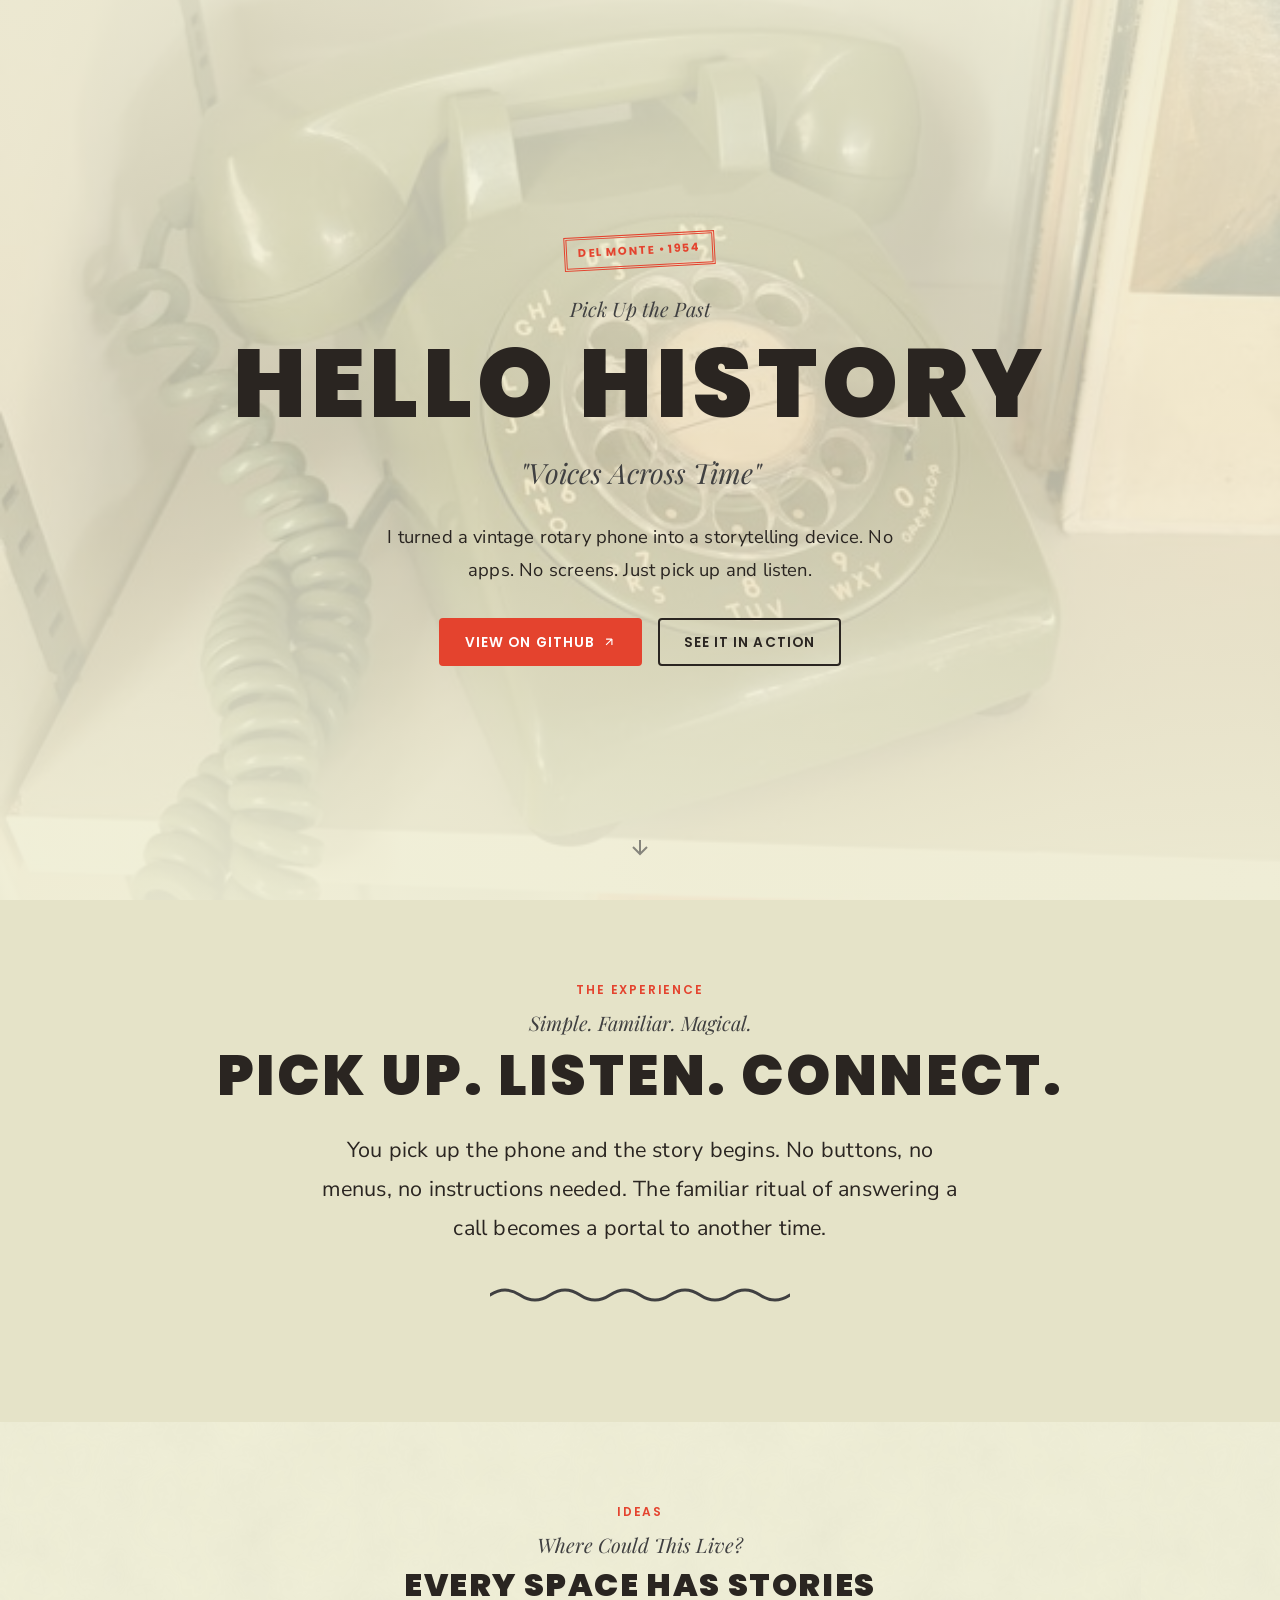
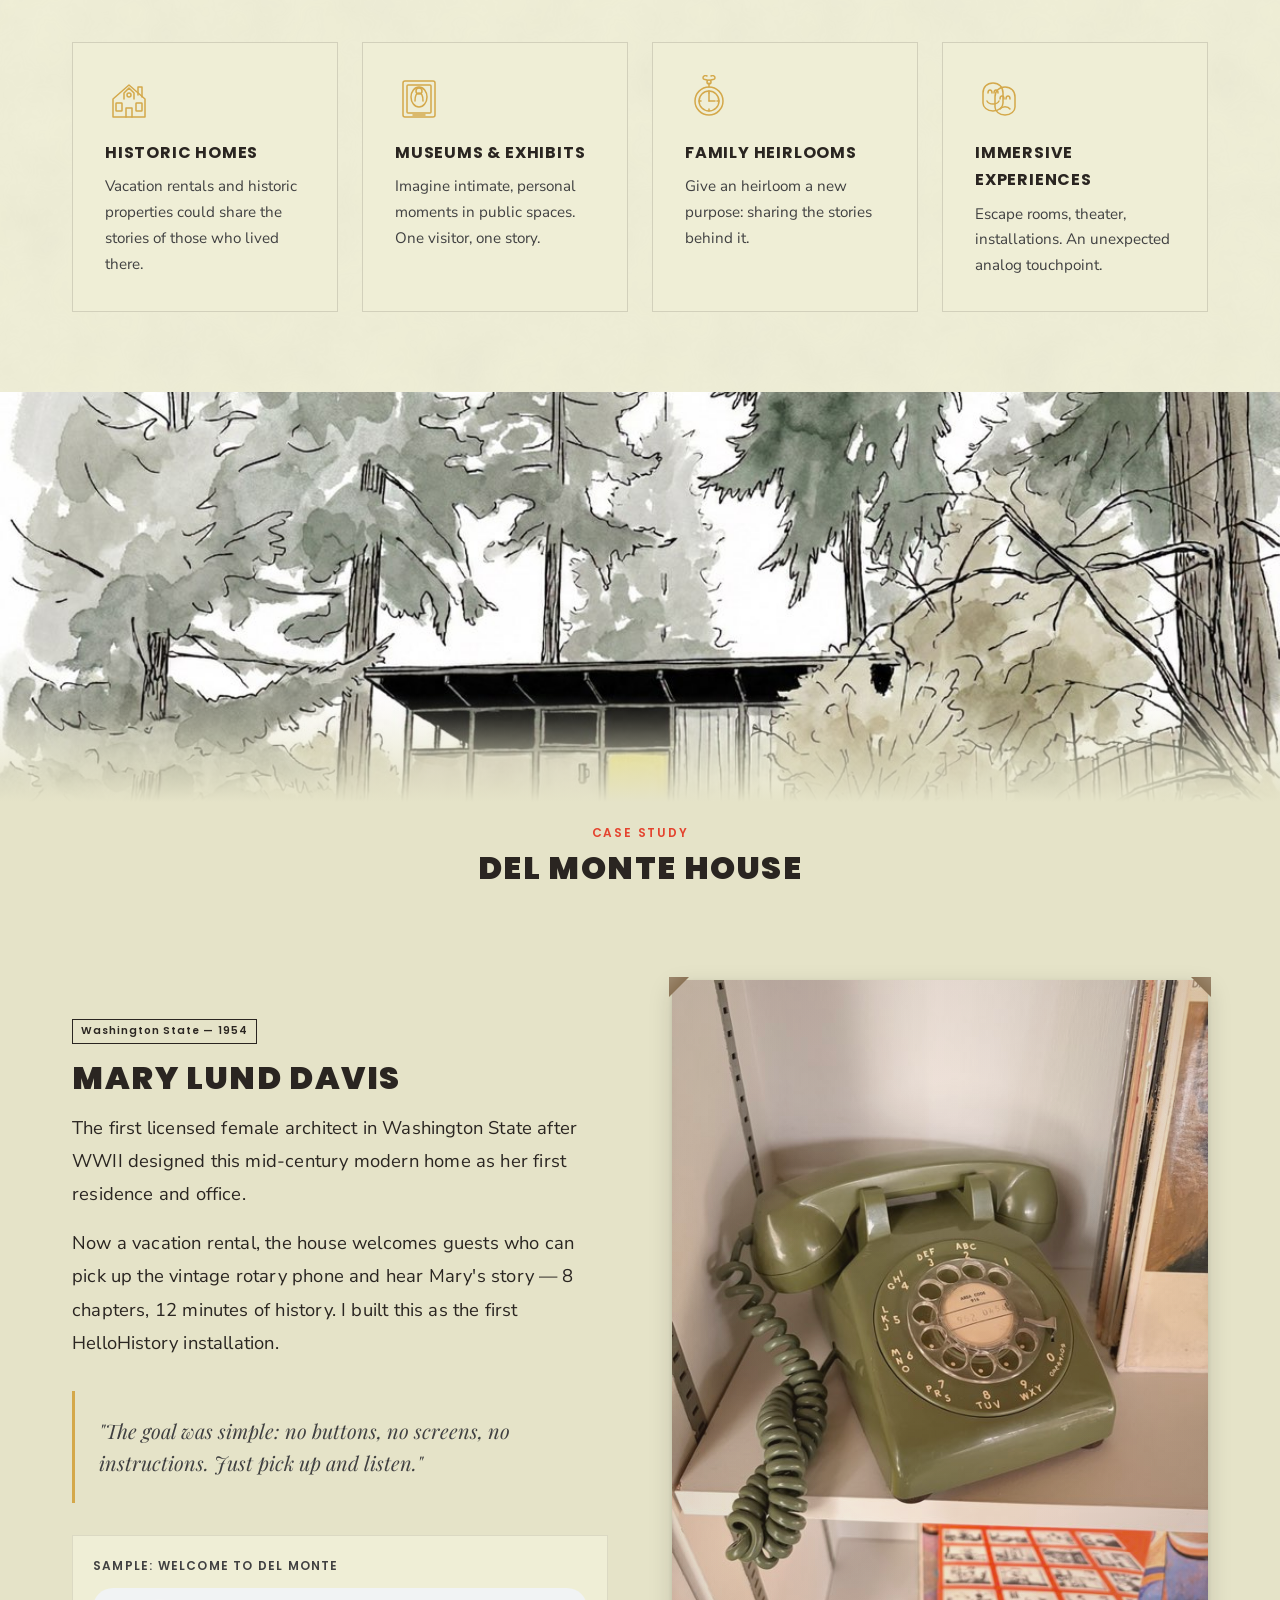
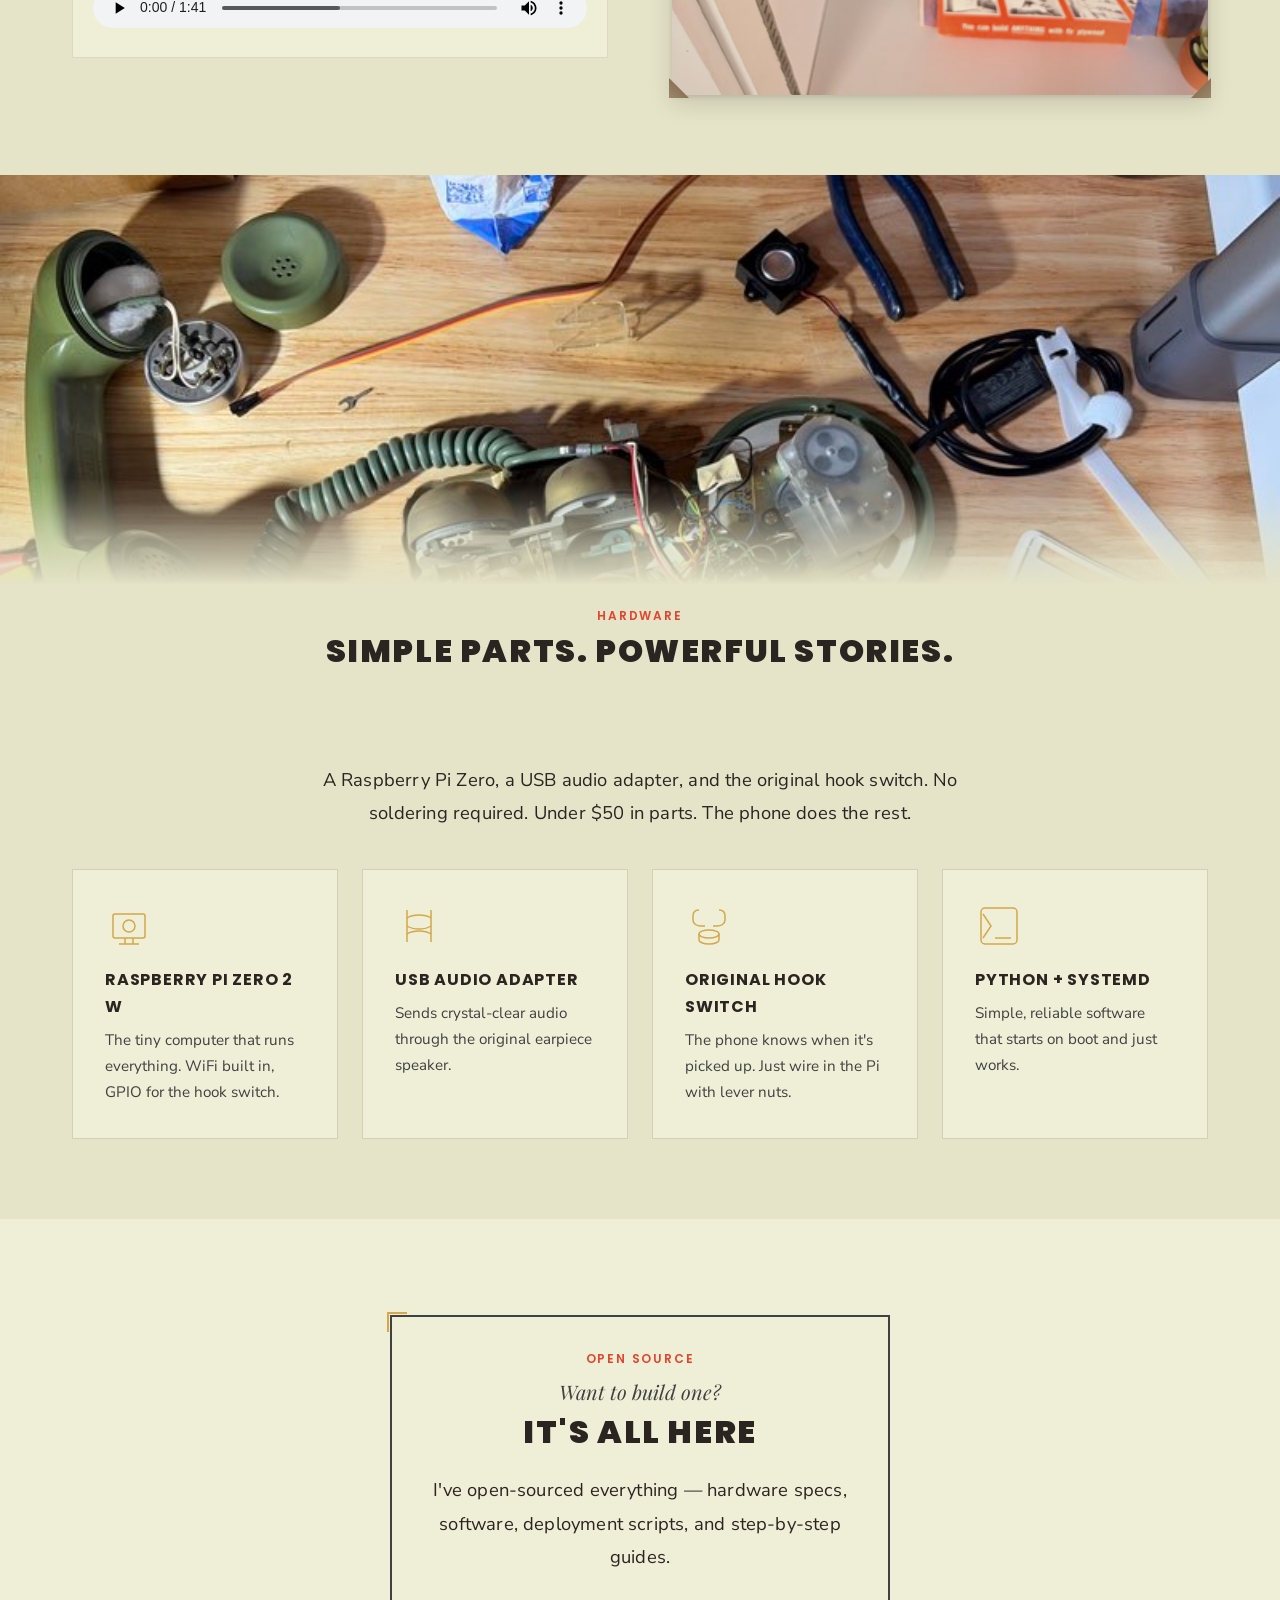
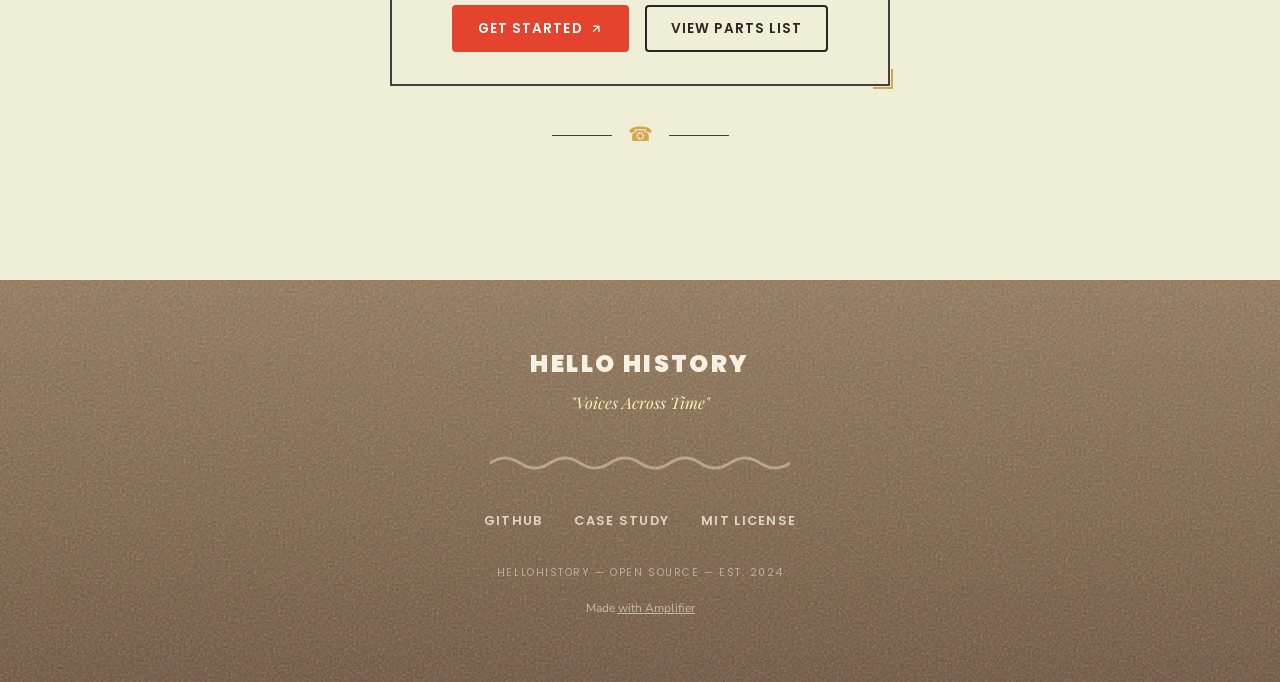
==== commit c1b03364: "fix: Remove barbell divider, update Ideas section icons - Remove patch cord divider from hardware se" ====
--- a/docs/index.html
+++ b/docs/index.html
@@ -1004,10 +1004,14 @@
       <div class="feature-grid stagger-children fade-in">
         <div class="feature-card">
           <div class="feature-card__icon">
-            <svg viewBox="0 0 48 48" fill="none" stroke="currentColor" stroke-width="1.5">
-              <path d="M6 42V18L24 6l18 12v24H6z"/>
-              <path d="M18 42V28h12v14"/>
-              <circle cx="24" cy="20" r="4"/>
+            <svg viewBox="0 0 48 48" fill="none" stroke="currentColor" stroke-width="1.5" stroke-linecap="round" stroke-linejoin="round">
+              <path d="M8 42V24L24 10L40 24V42H8Z"/>
+              <path d="M19 24V18L24 13L29 18V24"/>
+              <circle cx="24" cy="20" r="2"/>
+              <path d="M21 42V33H27V42"/>
+              <rect x="11" y="28" width="6" height="8" rx="0.5"/>
+              <rect x="31" y="28" width="6" height="8" rx="0.5"/>
+              <path d="M33 20V12H37V22"/>
             </svg>
           </div>
           <h3 class="feature-card__title">Historic Homes</h3>
@@ -1016,11 +1020,13 @@
         
         <div class="feature-card">
           <div class="feature-card__icon">
-            <svg viewBox="0 0 48 48" fill="none" stroke="currentColor" stroke-width="1.5">
-              <path d="M8 42V16l16-10 16 10v26"/>
-              <path d="M8 42h32"/>
-              <path d="M14 42V24h6v18M28 42V24h6v18"/>
+            <svg viewBox="0 0 48 48" fill="none" stroke="currentColor" stroke-width="1.5" stroke-linecap="round" stroke-linejoin="round">
+              <rect x="8" y="6" width="32" height="36" rx="2"/>
+              <rect x="12" y="10" width="24" height="28" rx="1"/>
+              <ellipse cx="24" cy="22" rx="8" ry="10"/>
+              <path d="M20 26C20 22 21 18 24 18C27 18 28 22 28 26"/>
               <circle cx="24" cy="16" r="3"/>
+              <path d="M18 40H30"/>
             </svg>
           </div>
           <h3 class="feature-card__title">Museums & Exhibits</h3>
@@ -1029,11 +1035,16 @@
         
         <div class="feature-card">
           <div class="feature-card__icon">
-            <svg viewBox="0 0 48 48" fill="none" stroke="currentColor" stroke-width="1.5">
-              <circle cx="24" cy="14" r="8"/>
-              <circle cx="12" cy="20" r="5"/>
-              <circle cx="36" cy="20" r="5"/>
-              <path d="M8 42c0-8 7-14 16-14s16 6 16 14"/>
+            <svg viewBox="0 0 48 48" fill="none" stroke="currentColor" stroke-width="1.5" stroke-linecap="round" stroke-linejoin="round">
+              <circle cx="24" cy="26" r="14"/>
+              <circle cx="24" cy="26" r="10"/>
+              <path d="M24 12V8"/>
+              <circle cx="24" cy="7" r="2"/>
+              <path d="M22 5C20 4 18 5 18 3C18 1 20 0 22 1"/>
+              <path d="M26 5C28 4 30 5 30 3C30 1 28 0 26 1"/>
+              <path d="M24 26V18"/>
+              <path d="M24 26L30 26"/>
+              <path d="M24 18V16M32 26H34M24 34V36M14 26H16"/>
             </svg>
           </div>
           <h3 class="feature-card__title">Family Heirlooms</h3>
@@ -1042,11 +1053,15 @@
         
         <div class="feature-card">
           <div class="feature-card__icon">
-            <svg viewBox="0 0 48 48" fill="none" stroke="currentColor" stroke-width="1.5">
-              <circle cx="24" cy="16" r="10"/>
-              <path d="M18 14c0-2 2-4 6-4s6 2 6 4"/>
-              <path d="M20 18h8"/>
-              <path d="M10 42l6-16h16l6 16H10z"/>
+            <svg viewBox="0 0 48 48" fill="none" stroke="currentColor" stroke-width="1.5" stroke-linecap="round" stroke-linejoin="round">
+              <path d="M8 18C8 12 12 8 18 8C24 8 28 12 28 18V28C28 32 24 36 18 36C12 36 8 32 8 28V18Z"/>
+              <path d="M13 18C13 16 14 15 15 15C16 15 17 16 17 18"/>
+              <path d="M19 18C19 16 20 15 21 15C22 15 23 16 23 18"/>
+              <path d="M12 26C14 30 22 30 24 26"/>
+              <path d="M20 22C20 16 24 12 30 12C36 12 40 16 40 22V32C40 36 36 40 30 40C24 40 20 36 20 32V22Z"/>
+              <path d="M25 24C25 22 26 21 27 21C28 21 29 22 29 24"/>
+              <path d="M31 24C31 22 32 21 33 21C34 21 35 22 35 24"/>
+              <path d="M25 34C27 31 33 31 35 34"/>
             </svg>
           </div>
           <h3 class="feature-card__title">Immersive Experiences</h3>
@@ -1203,12 +1218,6 @@
       </div>
     </div>
     
-    <!-- Patch Cord Divider -->
-    <div class="divider-patch">
-      <span class="divider-patch__plug"></span>
-      <span class="divider-patch__line"></span>
-      <span class="divider-patch__plug"></span>
-    </div>
   </section>
 
   <!-- ========================================================================
